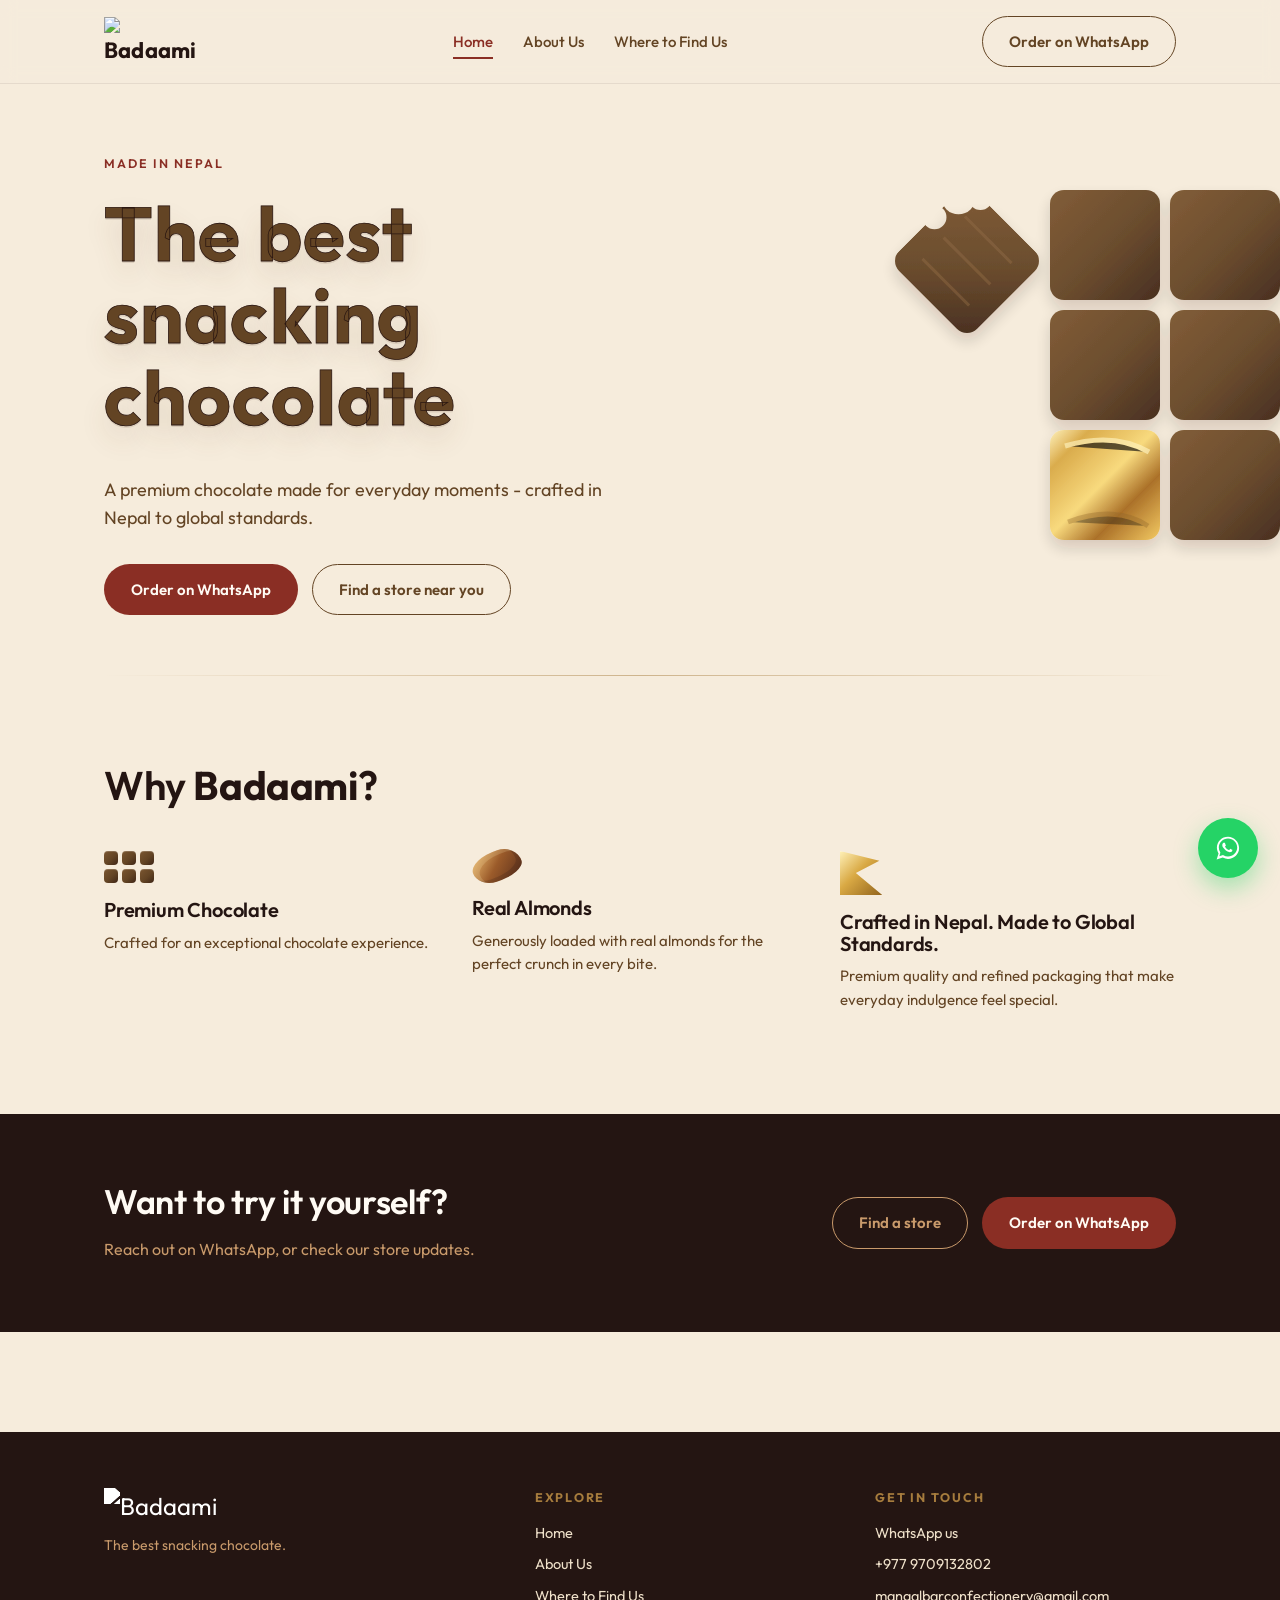
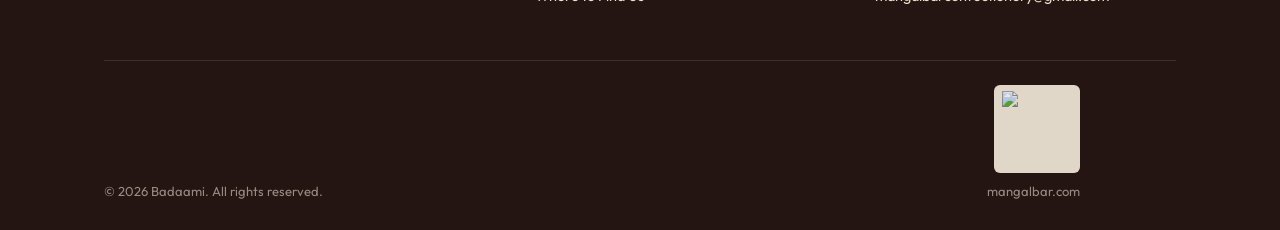
==== index.html @ 7dd10e46 "Add files via upload" ====
<!DOCTYPE html>
<html lang="en">
<head>
<meta charset="UTF-8">
<meta name="viewport" content="width=device-width, initial-scale=1.0">
<title>Badaami — The Best Snacking Chocolate</title>
<meta name="description" content="Badaami is a premium chocolate made for everyday moments, crafted in Nepal to global standards.">
<link rel="stylesheet" href="styles.css">
</head>
<body>

<!-- ============ HEADER ============ -->
<header class="site-header">
  <nav class="nav container">
    <a href="index.html" class="brand">
      <img class="brand-logo" src="assets/badami-logo-transparent.png" alt="Badaami">
    </a>
    <button class="nav-toggle" aria-label="Toggle menu" aria-expanded="false">
      <span></span><span></span><span></span>
    </button>
    <div class="nav-links">
      <a href="index.html" class="active">Home</a>
      <a href="about.html">About Us</a>
      <a href="find-us.html">Where to Find Us</a>
    </div>
    <div class="nav-cta">
      <a href="#" class="btn btn-outline wa-open-trigger">Order on WhatsApp</a>
    </div>
  </nav>
</header>

<!-- ============ HERO ============ -->
<section style="padding-top:70px; padding-bottom: 60px; position:relative; overflow:hidden;">
  <div class="container" style="position:relative; z-index:2;">
    <div style="max-width:640px;">
      <p class="eyebrow" style="margin-bottom:18px;">Made in Nepal</p>
      <h1 class="tagline-gold" style="font-size:clamp(42px,7vw,76px);">
        The best snacking chocolate
      </h1>
      <p style="font-size:18px; color:var(--milk-choc); max-width:520px; margin-top:18px;">
        A premium chocolate made for everyday moments - crafted in Nepal to global standards.
      </p>
      <div style="display:flex; gap:14px; margin-top:32px; flex-wrap:wrap;">
        <a href="#" class="btn btn-primary wa-open-trigger">Order on WhatsApp</a>
        <a href="find-us.html" class="btn btn-outline">Find a store near you</a>
      </div>
    </div>
  </div>

  <!-- decorative chocolate-square signature, breaking apart -->
  <svg viewBox="0 0 460 420" aria-hidden="true" class="hero-mark"
       style="position:absolute; right:-60px; top:50%; transform:translateY(-50%); width:min(46vw,460px); opacity:.95; z-index:1;">
    <defs>
      <linearGradient id="hero-gold" x1="0%" y1="0%" x2="100%" y2="100%">
        <stop offset="0%" stop-color="#fff1b8"/>
        <stop offset="18%" stop-color="#d9a944"/>
        <stop offset="48%" stop-color="#f8d978"/>
        <stop offset="70%" stop-color="#a76b1f"/>
        <stop offset="100%" stop-color="#f3c85b"/>
      </linearGradient>
      <linearGradient id="hero-brown" x1="0%" y1="0%" x2="100%" y2="100%">
        <stop offset="0%" stop-color="#7b5630"/>
        <stop offset="55%" stop-color="#634424"/>
        <stop offset="100%" stop-color="#3f2617"/>
      </linearGradient>
      <filter id="soft-shine" x="-20%" y="-20%" width="140%" height="140%">
        <feDropShadow dx="0" dy="8" stdDeviation="8" flood-color="#241512" flood-opacity=".16"/>
      </filter>
      <mask id="bite-mask">
        <rect x="0" y="0" width="120" height="120" rx="14" fill="white"/>
        <circle cx="4" cy="16" r="17" fill="black"/>
        <circle cx="1" cy="47" r="12" fill="black"/>
        <circle cx="20" cy="1" r="12" fill="black"/>
      </mask>
    </defs>
    <g filter="url(#soft-shine)">
      <g transform="translate(32 36) rotate(45 55 55)">
        <rect x="0" y="0" width="110" height="110" rx="14" fill="url(#hero-brown)" mask="url(#bite-mask)"/>
        <path d="M22 25h66M22 55h66M22 85h66" stroke="#8d673e" stroke-width="3" opacity=".45"/>
      </g>
      <rect x="170" y="20" width="110" height="110" rx="14" fill="url(#hero-brown)"/>
      <rect x="290" y="20" width="110" height="110" rx="14" fill="url(#hero-brown)"/>
      <rect x="170" y="140" width="110" height="110" rx="14" fill="url(#hero-brown)"/>
      <rect x="290" y="140" width="110" height="110" rx="14" fill="url(#hero-brown)"/>
      <rect x="170" y="260" width="110" height="110" rx="14" fill="url(#hero-gold)"/>
      <rect x="290" y="260" width="110" height="110" rx="14" fill="url(#hero-brown)"/>
      <path d="M185 276 C218 266 245 268 269 282" stroke="#fff4bc" stroke-width="5" opacity=".65"/>
      <path d="M188 352 C220 340 248 342 268 356" stroke="#8b5f1f" stroke-width="5" opacity=".35"/>
    </g>
  </svg>

  <img aria-hidden="true" class="hero-logo-watermark" src="assets/badami-logo-transparent.png" alt="">
</section>

<div class="container"><div class="rule"></div></div>

<!-- ============ WHY BADAAMI ============ -->
<section>
  <div class="container">
    <div class="section-head">
      <h2>Why <span class="brand-word">Badaami</span>?</h2>
    </div>
    <div class="grid-3">
      <div>
        <div class="icon-chocolate-grid" aria-hidden="true">
          <span></span><span></span><span></span><span></span><span></span><span></span>
        </div>
        <h3 style="font-size:20px;">Premium Chocolate</h3>
        <p style="color:var(--milk-choc); font-size:15px;">Crafted for an exceptional chocolate experience.</p>
      </div>
      <div>
        <div class="icon-almond" aria-hidden="true"></div>
        <h3 style="font-size:20px;">Real Almonds</h3>
        <p style="color:var(--milk-choc); font-size:15px;">Generously loaded with real almonds for the perfect crunch in every bite.</p>
      </div>
      <div>
        <div class="icon-nepal-flag" aria-hidden="true"></div>
        <h3 style="font-size:20px;">Crafted in Nepal. Made to Global Standards.</h3>
        <p style="color:var(--milk-choc); font-size:15px;">Premium quality and refined packaging that make everyday indulgence feel special.</p>
      </div>
    </div>
  </div>
</section>

<!-- ============ CTA BAND ============ -->
<section style="background:var(--ink-cacao); color:var(--parchment); padding:70px 0;">
  <div class="container grid-cta">
    <div style="max-width:480px;">
      <h2 style="color:var(--white-soft); font-size:clamp(26px,3.4vw,34px);">Want to try it yourself?</h2>
      <p style="color:var(--badaami-tan); margin:0;">Reach out on WhatsApp, or check our store updates.</p>
    </div>
    <div style="display:flex; gap:14px; flex-wrap:wrap;">
      <a href="find-us.html" class="btn btn-outline" style="border-color:var(--badaami-tan); color:var(--badaami-tan);">Find a store</a>
      <a href="#" class="btn btn-primary wa-open-trigger">Order on WhatsApp</a>
    </div>
  </div>
</section>

<!-- ============ FOOTER ============ -->
<footer class="site-footer">
  <div class="container">
    <div class="footer-grid">
      <div>
        <div class="footer-brand">
          <img class="footer-logo" src="assets/badami-logo-transparent.png" alt="Badaami">
        </div>
        <p class="footer-note">The best snacking chocolate.</p>
      </div>
      <div class="footer-col">
        <h4>Explore</h4>
        <a href="index.html">Home</a>
        <a href="about.html">About Us</a>
        <a href="find-us.html">Where to Find Us</a>
      </div>
      <div class="footer-col">
        <h4>Get in touch</h4>
        <a href="#" class="wa-open-trigger">WhatsApp us</a>
        <p>+977 9709132802</p>
        <p>mangalbarconfectionery@gmail.com</p>
      </div>
    </div>
    <div class="footer-bottom">
      <span>© 2026 Badaami. All rights reserved.</span>
      <span class="footer-credit">
        <img class="mangalbar-logo" src="assets/mangalbar-logo-transparent.png" alt="Mangalbar Confectionery Udhyog">
        <span>mangalbar.com</span>
      </span>
    </div>
  </div>
</footer>

<!-- ============ WHATSAPP ORDER WIDGET ============ -->
<button class="wa-fab" aria-label="Order on WhatsApp" aria-expanded="false">
  <svg viewBox="0 0 32 32" fill="white" xmlns="http://www.w3.org/2000/svg">
    <path d="M16 3C9 3 3.3 8.6 3.3 15.5c0 2.4.7 4.7 1.9 6.7L3 29l7-2.1c1.9 1 4 1.6 6 1.6 7 0 12.7-5.6 12.7-12.5S23 3 16 3zm0 22.7c-1.9 0-3.7-.5-5.3-1.4l-.4-.2-4.2 1.2 1.2-4.1-.2-.4a10.1 10.1 0 0 1-1.6-5.4c0-5.7 4.7-10.3 10.5-10.3S26.5 9.8 26.5 15.5 21.8 25.7 16 25.7z"/>
    <path d="M21.1 18c-.3-.2-1.7-.9-2-1s-.5-.2-.7.2-.8 1-.9 1.1-.3.2-.6.1a8.4 8.4 0 0 1-2.5-1.6 9.3 9.3 0 0 1-1.7-2.1c-.2-.3 0-.5.1-.6l.4-.5.3-.4c.1-.2 0-.4 0-.5s-.7-1.6-.9-2.2-.5-.5-.7-.5h-.6c-.2 0-.5.1-.8.4-.3.3-1 1-1 2.4s1 2.8 1.2 3 2 3 4.8 4.2c.7.3 1.2.5 1.6.6a3.8 3.8 0 0 0 1.8.1c.5-.1 1.7-.7 1.9-1.4s.2-1.2.1-1.4-.2-.2-.5-.4z"/>
  </svg>
</button>

<div class="wa-panel">
  <button class="wa-panel-close" aria-label="Close">×</button>
  <div class="wa-panel-head">
    <span class="dot"></span>
    <h4>Order Badaami</h4>
  </div>
  <p>Send us a quick message — tell us what you'd like and where, and we'll take it from there.</p>
  <textarea class="wa-message" rows="3"></textarea>
  <a href="#" class="btn wa-send">Continue on WhatsApp</a>
</div>

<script src="script.js"></script>
</body>
</html>
---- styles.css ----
/* ============================================================
   BADAAMI — shared stylesheet
   A small Nepali chocolate brand. Placeholder site — every
   piece of copy below is meant to be swapped out by the brand
   owner. Search for "EDIT:" comments to find the easiest spots.
   ============================================================ */

@import url('https://fonts.googleapis.com/css2?family=Outfit:wght@400;500;600;700&display=swap');

@font-face{
  font-family: 'ADL MounTiane';
  src: local('ADL MounTiane');
  font-display: swap;
}

:root{
  /* ---- color tokens ---- */
  --ink-cacao:      #241512; /* darkest — text, dark sections   */
  --milk-choc:      #634424; /* primary brand brown              */
  --badaami-tan:    #C99A6B; /* the namesake colour — accents    */
  --parchment:      #F6ECDC; /* light background                 */
  --parchment-dim:  #EFE1CA; /* subtle panel on parchment        */
  --sindoor:        #8A2E24; /* CTA / accent red-brown           */
  --brass:          #A67C3D; /* fine lines, small accents        */
  --white-soft:     #FFFBF4;

  /* ---- type ---- */
  --font-display: 'Outfit', -apple-system, BlinkMacSystemFont, sans-serif;
  --font-body: 'Outfit', -apple-system, BlinkMacSystemFont, sans-serif;
  --font-logo: 'ADL MounTiane', 'Outfit', sans-serif;

  --container: 1120px;
}

*, *::before, *::after{ box-sizing: border-box; }
html{ scroll-behavior: smooth; }
body{
  margin:0;
  font-family: var(--font-body);
  background: var(--parchment);
  color: var(--ink-cacao);
  line-height: 1.55;
  -webkit-font-smoothing: antialiased;
}
img{ max-width:100%; display:block; }
a{ color: inherit; text-decoration: none; }
h1,h2,h3{
  font-family: var(--font-display);
  font-weight: 600;
  line-height: 1.08;
  margin: 0 0 .5em;
  letter-spacing: -0.01em;
}
.brand-word{
  font-family: var(--font-logo);
  font-weight: 700;
}
.tagline-gold{
  font-family: var(--font-logo);
  font-weight: 700;
  letter-spacing: .015em;
  color: var(--milk-choc);
  -webkit-text-fill-color: var(--milk-choc);
  -webkit-text-stroke: .8px #2b1711;
  text-shadow: 0 2px 0 rgba(72,43,14,.12), 0 14px 28px rgba(99,68,36,.12);
}
p{ margin: 0 0 1em; }
.container{
  max-width: var(--container);
  margin: 0 auto;
  padding: 0 24px;
}
.eyebrow{
  font-family: var(--font-body);
  font-size: 12.5px;
  font-weight: 600;
  letter-spacing: .16em;
  text-transform: uppercase;
  color: var(--sindoor);
}
.btn{
  display: inline-flex;
  align-items: center;
  gap: 10px;
  padding: 13px 26px;
  border-radius: 999px;
  font-family: var(--font-body);
  font-weight: 600;
  font-size: 15px;
  cursor: pointer;
  border: 1px solid transparent;
  transition: transform .18s ease, background .18s ease, color .18s ease, border-color .18s ease;
}
.btn:hover{ transform: translateY(-1px); }
.btn:focus-visible{ outline: 2px solid var(--sindoor); outline-offset: 3px; }
.btn-primary{
  background: var(--sindoor);
  color: var(--white-soft);
}
.btn-primary:hover{ background: #6f231b; }
.btn-outline{
  background: transparent;
  border-color: var(--milk-choc);
  color: var(--milk-choc);
}
.btn-outline:hover{ background: var(--milk-choc); color: var(--white-soft); }

/* ---------------- header / nav ---------------- */
.site-header{
  position: sticky; top:0; z-index: 40;
  background: rgba(246,236,220,.9);
  backdrop-filter: blur(8px);
  border-bottom: 1px solid rgba(36,21,18,.08);
}
.nav{
  display:flex; align-items:center; justify-content:space-between;
  padding: 16px 24px;
}
.brand{
  display:flex; align-items:center; gap:10px;
  font-family: var(--font-display);
  font-weight: 700;
  font-size: 22px;
  letter-spacing: .01em;
  color: var(--ink-cacao);
}
.brand-logo{
  width: 94px;
  height: auto;
  flex-shrink: 0;
  display: block;
}
.nav-links{
  display:flex; align-items:center; gap: 30px;
  font-weight: 500; font-size: 15px;
}
.nav-links a{
  position: relative;
  padding: 4px 0;
  color: var(--milk-choc);
}
.nav-links a.active{ color: var(--sindoor); }
.nav-links a::after{
  content:""; position:absolute; left:0; right:0; bottom:-2px; height:2px;
  background: var(--sindoor); transform: scaleX(0); transform-origin: left;
  transition: transform .2s ease;
}
.nav-links a:hover::after, .nav-links a.active::after{ transform: scaleX(1); }
.nav-cta{ display:flex; align-items:center; gap:18px; }
.nav-toggle{
  display:none; background:none; border:none; cursor:pointer; padding:6px;
}
.nav-toggle span{
  display:block; width:22px; height:2px; background: var(--ink-cacao); margin: 5px 0;
  transition: transform .2s ease, opacity .2s ease;
}

@media (max-width: 780px){
  .nav{ padding-top: 10px; padding-bottom: 10px; }
  .brand-logo{ width: 82px; }
  .nav-links{
    position: absolute; top: 100%; left:0; right:0;
    flex-direction: column; align-items: flex-start; gap: 0;
    background: var(--parchment);
    border-bottom: 1px solid rgba(36,21,18,.08);
    max-height: 0; overflow: hidden;
    transition: max-height .25s ease;
  }
  .nav-links.open{ max-height: 320px; }
  .nav-links a{ width:100%; padding: 14px 24px; }
  .nav-links a::after{ display:none; }
  .nav-toggle{ display:block; }
  .nav-cta .btn-outline{ display:none; }
}

/* ---------------- footer ---------------- */
.site-footer{
  background: var(--ink-cacao);
  color: var(--parchment-dim);
  padding: 56px 0 28px;
  margin-top: 100px;
}
.footer-grid{
  display:grid; grid-template-columns: 1.3fr 1fr 1fr; gap: 40px;
}
.footer-brand{
  font-family: var(--font-display); font-size: 24px; color: var(--white-soft); margin-bottom:10px;
}
.footer-logo{
  width: 132px;
  height: auto;
  filter: brightness(0) invert(1);
}
.mangalbar-logo{
  width: 86px;
  height: auto;
  padding: 6px 8px;
  border-radius: 6px;
  background: var(--parchment);
  opacity: .9;
}
.product-photo{
  width:100%;
  aspect-ratio:4/5;
  object-fit:cover;
  object-position:center;
  border-radius:20px;
  box-shadow: 0 22px 46px rgba(36,21,18,.18);
}
.footer-note{ color: var(--badaami-tan); font-size: 14px; max-width: 320px; }
.footer-col h4{
  font-family: var(--font-body); font-size: 12.5px; letter-spacing: .14em; text-transform: uppercase;
  color: var(--brass); margin: 0 0 14px;
}
.footer-col a, .footer-col p{ display:block; color: var(--parchment-dim); font-size: 14.5px; margin-bottom: 9px; }
.footer-col a:hover{ color: var(--badaami-tan); }
.footer-bottom{
  margin-top: 44px; padding-top: 24px;
  padding-right: 96px;
  border-top: 1px solid rgba(246,236,220,.12);
  font-size: 13px; color: rgba(246,236,220,.55);
  display:flex; align-items:flex-end; justify-content: space-between; flex-wrap: wrap; gap:16px;
}
.footer-credit{
  display:flex;
  flex-direction:column;
  align-items:flex-end;
  gap:8px;
}
@media (max-width: 700px){
  .footer-grid{ grid-template-columns: 1fr; }
  .footer-bottom{ align-items:flex-start; flex-direction:column; padding-right: 0; padding-bottom: 72px; }
  .footer-credit{ align-items:flex-start; }
}

/* ---------------- WhatsApp floating order button + popover ---------------- */
.wa-fab{
  position: fixed; right: 22px; bottom: 22px; z-index: 60;
  width: 60px; height: 60px; border-radius: 50%;
  background: #25D366; border: none; cursor: pointer;
  display:flex; align-items:center; justify-content:center;
  box-shadow: 0 10px 24px rgba(37,211,102,.4);
  transition: transform .18s ease;
}
.wa-fab:hover{ transform: scale(1.06); }
.wa-fab:focus-visible{ outline: 2px solid var(--ink-cacao); outline-offset: 3px; }
.wa-fab svg{ width: 28px; height: 28px; }

.wa-panel{
  position: fixed; right: 22px; bottom: 96px; z-index: 60;
  width: 320px; max-width: calc(100vw - 44px);
  background: var(--white-soft);
  border-radius: 18px;
  box-shadow: 0 20px 50px rgba(36,21,18,.28);
  padding: 20px;
  transform: translateY(12px) scale(.97);
  opacity: 0; pointer-events: none;
  transition: transform .2s ease, opacity .2s ease;
}
.wa-panel.open{ transform: translateY(0) scale(1); opacity: 1; pointer-events: auto; }
.wa-panel-head{ display:flex; align-items:center; gap:10px; margin-bottom: 10px; }
.wa-panel-head .dot{ width:9px; height:9px; border-radius:50%; background:#25D366; }
.wa-panel h4{ font-family: var(--font-display); font-size: 17px; margin:0; color: var(--ink-cacao); }
.wa-panel p{ font-size: 13.5px; color: var(--milk-choc); margin-bottom: 14px; }
.wa-panel textarea{
  width:100%; min-height: 70px; resize: vertical;
  border: 1px solid rgba(36,21,18,.15); border-radius: 10px;
  padding: 10px 12px; font-family: var(--font-body); font-size: 13.5px;
  margin-bottom: 12px; background: var(--parchment);
}
.wa-panel .wa-send{
  width:100%; justify-content:center;
  background:#25D366; color:#0c3b20;
}
.wa-panel .wa-send:hover{ background:#1fbd5a; }
.wa-panel-close{
  position:absolute; top:14px; right:14px; background:none; border:none;
  cursor:pointer; font-size: 18px; color: var(--milk-choc); line-height:1;
}

/* ---------------- generic section spacing ---------------- */
section{ padding: 88px 0; }
@media (max-width: 700px){ section{ padding: 56px 0; } }

.hero-mark{ display:block; }
.hero-logo-watermark{
  position:absolute;
  left:-40px;
  bottom:-84px;
  width:min(38vw,360px);
  opacity:.08;
  z-index:0;
  user-select:none;
  pointer-events:none;
}

.icon-chocolate-grid{
  display:grid;
  grid-template-columns:repeat(3,14px);
  grid-template-rows:repeat(2,14px);
  gap:4px;
  width:max-content;
  margin-bottom:16px;
}
.icon-chocolate-grid span{
  width:14px;
  height:14px;
  border-radius:4px;
  background:linear-gradient(135deg, #7b5630, var(--milk-choc) 55%, #3f2617);
  box-shadow: inset 0 1px 0 rgba(255,255,255,.18);
}
.icon-almond{
  width:50px;
  height:30px;
  margin-bottom:16px;
  border-radius:60% 40% 60% 40% / 48% 58% 42% 52%;
  background:linear-gradient(135deg, #f0bf72 0%, #9b5b2a 48%, #5b2f1b 100%);
  transform:rotate(-18deg);
  box-shadow: inset 6px 4px 0 rgba(255,235,185,.18), inset -5px -4px 0 rgba(36,21,18,.18);
}
.icon-nepal-flag{
  width:48px;
  height:44px;
  margin-bottom:16px;
  background:linear-gradient(135deg, #fff1b8 0%, #d9a944 42%, #8a5c18 100%);
  clip-path:polygon(0 0, 82% 22%, 33% 50%, 88% 100%, 0 100%);
  box-shadow: inset 0 1px 0 rgba(255,255,255,.35);
}
@media (max-width: 900px){
  .hero-mark{ display:none; }
  .hero-logo-watermark{ width:220px; bottom:-48px; }
}

.section-head{ max-width: 640px; margin-bottom: 44px; }
.section-head h2{ font-size: clamp(28px, 4vw, 40px); color: var(--ink-cacao); }
.section-head p{ color: var(--milk-choc); font-size: 17px; }

.grid-3{ display:grid; grid-template-columns:repeat(3,1fr); gap:32px; }
.grid-story{ display:grid; grid-template-columns:1.1fr .9fr; gap:56px; align-items:start; }
.grid-cta{ display:flex; align-items:center; justify-content:space-between; flex-wrap:wrap; gap:24px; }
@media (max-width: 780px){
  .grid-3{ grid-template-columns:1fr; gap:28px; }
  .grid-story{ grid-template-columns:1fr; gap:36px; }
}

/* divider */
.rule{
  height:1px; background: linear-gradient(90deg, transparent, var(--brass), transparent);
  opacity:.5; margin: 0 auto;
}
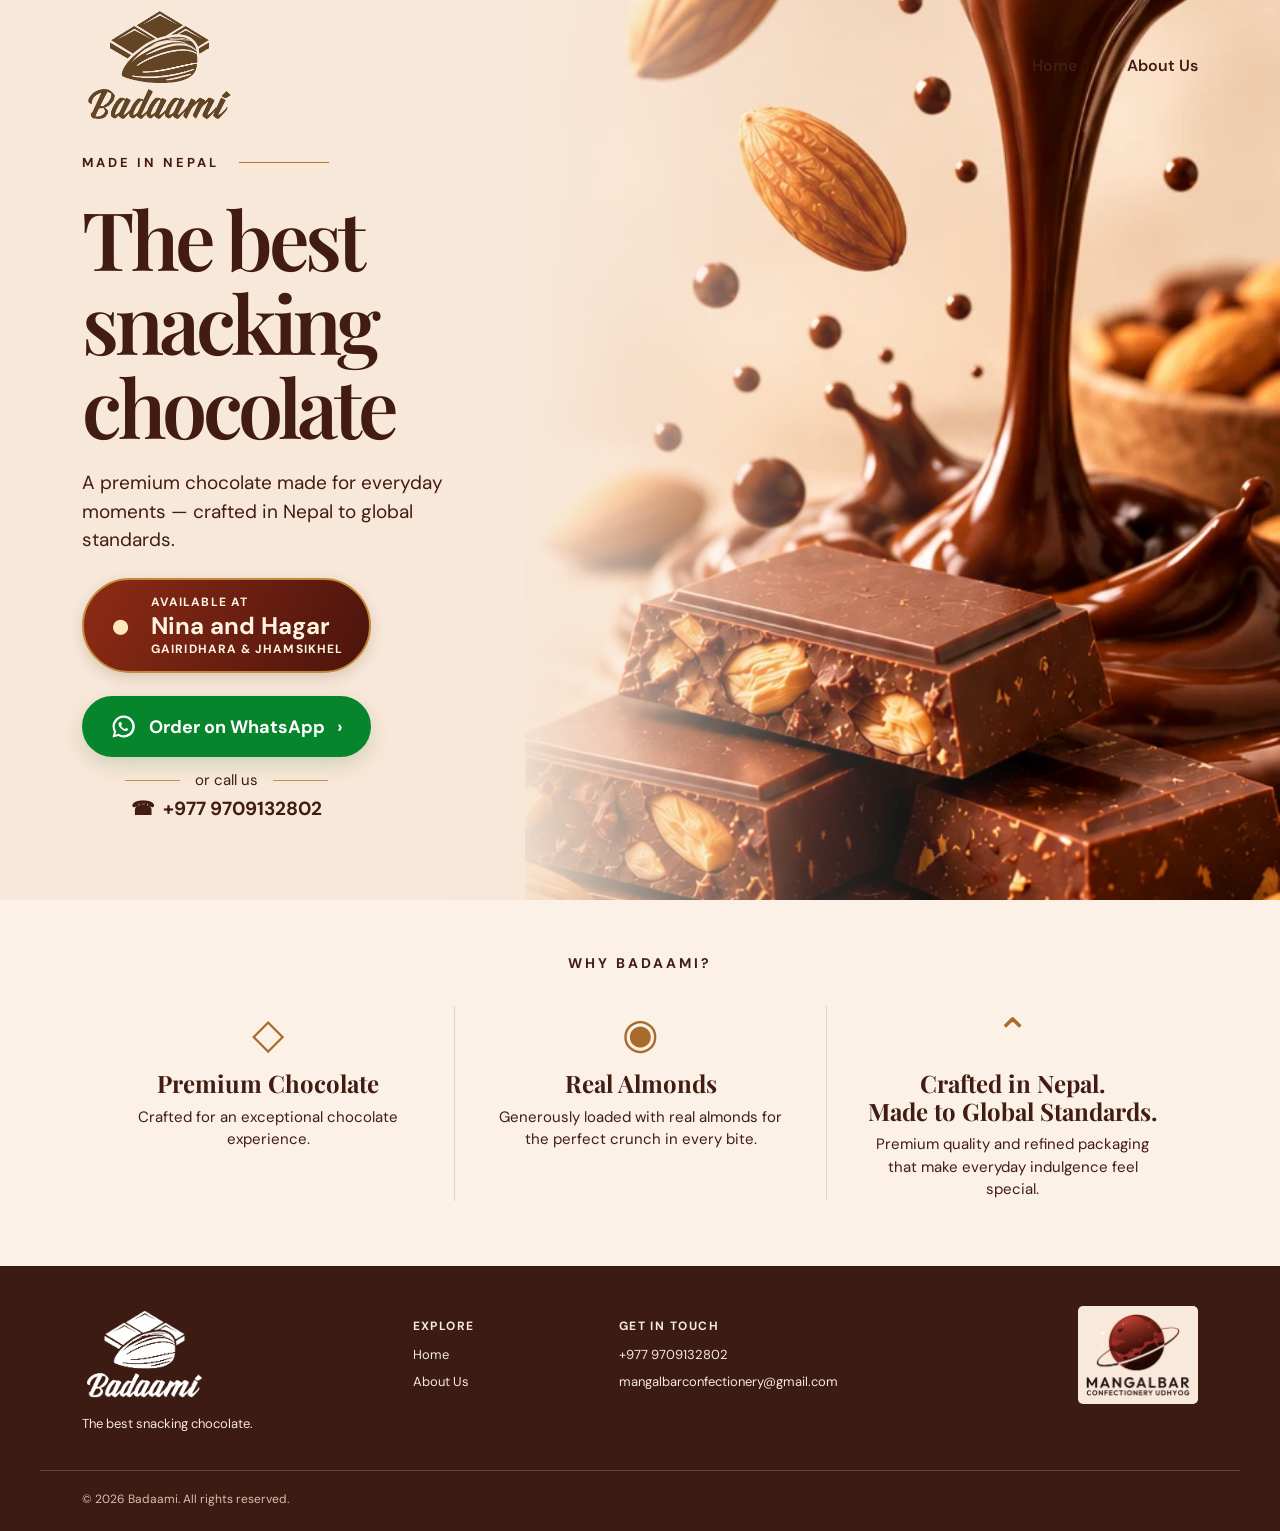
==== commit 53f83940: "Add files via upload" ====
--- a/index.html
+++ b/index.html
@@ -1,193 +1 @@
-<!DOCTYPE html>
-<html lang="en">
-<head>
-<meta charset="UTF-8">
-<meta name="viewport" content="width=device-width, initial-scale=1.0">
-<title>Badaami — The Best Snacking Chocolate</title>
-<meta name="description" content="Badaami is a premium chocolate made for everyday moments, crafted in Nepal to global standards.">
-<link rel="stylesheet" href="styles.css">
-</head>
-<body>
-
-<!-- ============ HEADER ============ -->
-<header class="site-header">
-  <nav class="nav container">
-    <a href="index.html" class="brand">
-      <img class="brand-logo" src="assets/badami-logo-transparent.png" alt="Badaami">
-    </a>
-    <button class="nav-toggle" aria-label="Toggle menu" aria-expanded="false">
-      <span></span><span></span><span></span>
-    </button>
-    <div class="nav-links">
-      <a href="index.html" class="active">Home</a>
-      <a href="about.html">About Us</a>
-      <a href="find-us.html">Where to Find Us</a>
-    </div>
-    <div class="nav-cta">
-      <a href="#" class="btn btn-outline wa-open-trigger">Order on WhatsApp</a>
-    </div>
-  </nav>
-</header>
-
-<!-- ============ HERO ============ -->
-<section style="padding-top:70px; padding-bottom: 60px; position:relative; overflow:hidden;">
-  <div class="container" style="position:relative; z-index:2;">
-    <div style="max-width:640px;">
-      <p class="eyebrow" style="margin-bottom:18px;">Made in Nepal</p>
-      <h1 class="tagline-gold" style="font-size:clamp(42px,7vw,76px);">
-        The best snacking chocolate
-      </h1>
-      <p style="font-size:18px; color:var(--milk-choc); max-width:520px; margin-top:18px;">
-        A premium chocolate made for everyday moments - crafted in Nepal to global standards.
-      </p>
-      <div style="display:flex; gap:14px; margin-top:32px; flex-wrap:wrap;">
-        <a href="#" class="btn btn-primary wa-open-trigger">Order on WhatsApp</a>
-        <a href="find-us.html" class="btn btn-outline">Find a store near you</a>
-      </div>
-    </div>
-  </div>
-
-  <!-- decorative chocolate-square signature, breaking apart -->
-  <svg viewBox="0 0 460 420" aria-hidden="true" class="hero-mark"
-       style="position:absolute; right:-60px; top:50%; transform:translateY(-50%); width:min(46vw,460px); opacity:.95; z-index:1;">
-    <defs>
-      <linearGradient id="hero-gold" x1="0%" y1="0%" x2="100%" y2="100%">
-        <stop offset="0%" stop-color="#fff1b8"/>
-        <stop offset="18%" stop-color="#d9a944"/>
-        <stop offset="48%" stop-color="#f8d978"/>
-        <stop offset="70%" stop-color="#a76b1f"/>
-        <stop offset="100%" stop-color="#f3c85b"/>
-      </linearGradient>
-      <linearGradient id="hero-brown" x1="0%" y1="0%" x2="100%" y2="100%">
-        <stop offset="0%" stop-color="#7b5630"/>
-        <stop offset="55%" stop-color="#634424"/>
-        <stop offset="100%" stop-color="#3f2617"/>
-      </linearGradient>
-      <filter id="soft-shine" x="-20%" y="-20%" width="140%" height="140%">
-        <feDropShadow dx="0" dy="8" stdDeviation="8" flood-color="#241512" flood-opacity=".16"/>
-      </filter>
-      <mask id="bite-mask">
-        <rect x="0" y="0" width="120" height="120" rx="14" fill="white"/>
-        <circle cx="4" cy="16" r="17" fill="black"/>
-        <circle cx="1" cy="47" r="12" fill="black"/>
-        <circle cx="20" cy="1" r="12" fill="black"/>
-      </mask>
-    </defs>
-    <g filter="url(#soft-shine)">
-      <g transform="translate(32 36) rotate(45 55 55)">
-        <rect x="0" y="0" width="110" height="110" rx="14" fill="url(#hero-brown)" mask="url(#bite-mask)"/>
-        <path d="M22 25h66M22 55h66M22 85h66" stroke="#8d673e" stroke-width="3" opacity=".45"/>
-      </g>
-      <rect x="170" y="20" width="110" height="110" rx="14" fill="url(#hero-brown)"/>
-      <rect x="290" y="20" width="110" height="110" rx="14" fill="url(#hero-brown)"/>
-      <rect x="170" y="140" width="110" height="110" rx="14" fill="url(#hero-brown)"/>
-      <rect x="290" y="140" width="110" height="110" rx="14" fill="url(#hero-brown)"/>
-      <rect x="170" y="260" width="110" height="110" rx="14" fill="url(#hero-gold)"/>
-      <rect x="290" y="260" width="110" height="110" rx="14" fill="url(#hero-brown)"/>
-      <path d="M185 276 C218 266 245 268 269 282" stroke="#fff4bc" stroke-width="5" opacity=".65"/>
-      <path d="M188 352 C220 340 248 342 268 356" stroke="#8b5f1f" stroke-width="5" opacity=".35"/>
-    </g>
-  </svg>
-
-  <img aria-hidden="true" class="hero-logo-watermark" src="assets/badami-logo-transparent.png" alt="">
-</section>
-
-<div class="container"><div class="rule"></div></div>
-
-<!-- ============ WHY BADAAMI ============ -->
-<section>
-  <div class="container">
-    <div class="section-head">
-      <h2>Why <span class="brand-word">Badaami</span>?</h2>
-    </div>
-    <div class="grid-3">
-      <div>
-        <div class="icon-chocolate-grid" aria-hidden="true">
-          <span></span><span></span><span></span><span></span><span></span><span></span>
-        </div>
-        <h3 style="font-size:20px;">Premium Chocolate</h3>
-        <p style="color:var(--milk-choc); font-size:15px;">Crafted for an exceptional chocolate experience.</p>
-      </div>
-      <div>
-        <div class="icon-almond" aria-hidden="true"></div>
-        <h3 style="font-size:20px;">Real Almonds</h3>
-        <p style="color:var(--milk-choc); font-size:15px;">Generously loaded with real almonds for the perfect crunch in every bite.</p>
-      </div>
-      <div>
-        <div class="icon-nepal-flag" aria-hidden="true"></div>
-        <h3 style="font-size:20px;">Crafted in Nepal. Made to Global Standards.</h3>
-        <p style="color:var(--milk-choc); font-size:15px;">Premium quality and refined packaging that make everyday indulgence feel special.</p>
-      </div>
-    </div>
-  </div>
-</section>
-
-<!-- ============ CTA BAND ============ -->
-<section style="background:var(--ink-cacao); color:var(--parchment); padding:70px 0;">
-  <div class="container grid-cta">
-    <div style="max-width:480px;">
-      <h2 style="color:var(--white-soft); font-size:clamp(26px,3.4vw,34px);">Want to try it yourself?</h2>
-      <p style="color:var(--badaami-tan); margin:0;">Reach out on WhatsApp, or check our store updates.</p>
-    </div>
-    <div style="display:flex; gap:14px; flex-wrap:wrap;">
-      <a href="find-us.html" class="btn btn-outline" style="border-color:var(--badaami-tan); color:var(--badaami-tan);">Find a store</a>
-      <a href="#" class="btn btn-primary wa-open-trigger">Order on WhatsApp</a>
-    </div>
-  </div>
-</section>
-
-<!-- ============ FOOTER ============ -->
-<footer class="site-footer">
-  <div class="container">
-    <div class="footer-grid">
-      <div>
-        <div class="footer-brand">
-          <img class="footer-logo" src="assets/badami-logo-transparent.png" alt="Badaami">
-        </div>
-        <p class="footer-note">The best snacking chocolate.</p>
-      </div>
-      <div class="footer-col">
-        <h4>Explore</h4>
-        <a href="index.html">Home</a>
-        <a href="about.html">About Us</a>
-        <a href="find-us.html">Where to Find Us</a>
-      </div>
-      <div class="footer-col">
-        <h4>Get in touch</h4>
-        <a href="#" class="wa-open-trigger">WhatsApp us</a>
-        <p>+977 9709132802</p>
-        <p>mangalbarconfectionery@gmail.com</p>
-      </div>
-    </div>
-    <div class="footer-bottom">
-      <span>© 2026 Badaami. All rights reserved.</span>
-      <span class="footer-credit">
-        <img class="mangalbar-logo" src="assets/mangalbar-logo-transparent.png" alt="Mangalbar Confectionery Udhyog">
-        <span>mangalbar.com</span>
-      </span>
-    </div>
-  </div>
-</footer>
-
-<!-- ============ WHATSAPP ORDER WIDGET ============ -->
-<button class="wa-fab" aria-label="Order on WhatsApp" aria-expanded="false">
-  <svg viewBox="0 0 32 32" fill="white" xmlns="http://www.w3.org/2000/svg">
-    <path d="M16 3C9 3 3.3 8.6 3.3 15.5c0 2.4.7 4.7 1.9 6.7L3 29l7-2.1c1.9 1 4 1.6 6 1.6 7 0 12.7-5.6 12.7-12.5S23 3 16 3zm0 22.7c-1.9 0-3.7-.5-5.3-1.4l-.4-.2-4.2 1.2 1.2-4.1-.2-.4a10.1 10.1 0 0 1-1.6-5.4c0-5.7 4.7-10.3 10.5-10.3S26.5 9.8 26.5 15.5 21.8 25.7 16 25.7z"/>
-    <path d="M21.1 18c-.3-.2-1.7-.9-2-1s-.5-.2-.7.2-.8 1-.9 1.1-.3.2-.6.1a8.4 8.4 0 0 1-2.5-1.6 9.3 9.3 0 0 1-1.7-2.1c-.2-.3 0-.5.1-.6l.4-.5.3-.4c.1-.2 0-.4 0-.5s-.7-1.6-.9-2.2-.5-.5-.7-.5h-.6c-.2 0-.5.1-.8.4-.3.3-1 1-1 2.4s1 2.8 1.2 3 2 3 4.8 4.2c.7.3 1.2.5 1.6.6a3.8 3.8 0 0 0 1.8.1c.5-.1 1.7-.7 1.9-1.4s.2-1.2.1-1.4-.2-.2-.5-.4z"/>
-  </svg>
-</button>
-
-<div class="wa-panel">
-  <button class="wa-panel-close" aria-label="Close">×</button>
-  <div class="wa-panel-head">
-    <span class="dot"></span>
-    <h4>Order Badaami</h4>
-  </div>
-  <p>Send us a quick message — tell us what you'd like and where, and we'll take it from there.</p>
-  <textarea class="wa-message" rows="3"></textarea>
-  <a href="#" class="btn wa-send">Continue on WhatsApp</a>
-</div>
-
-<script src="script.js"></script>
-</body>
-</html>
+<!doctype html><html lang="en"><head><meta charset="utf-8"><meta name="viewport" content="width=device-width, initial-scale=1"><meta name="theme-color" content="#f8e9da"><meta name="description" content="Badaami almond chocolate, crafted in Nepal. Available at Nina and Hagar, Gairidhara and Jhamsikhel. Order on WhatsApp."><title>Badaami | Premium Snacking Chocolate Made in Nepal</title><link rel="stylesheet" href="styles.css"></head><body><header class="header"><div class="wrap nav"><a href="index.html" aria-label="Badaami home"><img class="logo" src="assets/badami-logo-transparent.png" alt="Badaami"></a><button class="menu-toggle" aria-label="Toggle navigation" aria-expanded="false">☰</button><nav class="links" aria-label="Main navigation"><a href="index.html">Home</a><a href="about.html">About Us</a></nav></div></header><main><section class="hero"><div class="hero-photo" role="img" aria-label="Chocolate pouring over almond-filled chocolate pieces and whole almonds"></div><div class="wrap hero-inner"><div class="hero-copy"><div class="eyebrow">MADE IN NEPAL <span></span></div><h1>The best<br>snacking<br>chocolate</h1><p class="intro">A premium chocolate made for everyday moments — crafted in Nepal to global standards.</p><div class="stockist"><div class="pin" aria-hidden="true">●</div><div><span>AVAILABLE AT</span><strong>Nina and Hagar</strong><small>GAIRIDHARA &amp; JHAMSIKHEL</small></div></div><div class="order-group"><a class="wa-button" href="https://wa.me/9779709132802?text=Namaste%21%20I%20would%20like%20to%20order%20Badaami%20chocolate." target="_blank" rel="noopener noreferrer"><svg viewBox="0 0 32 32" aria-hidden="true"><path fill="currentColor" d="M16 3A13 13 0 0 0 4.7 22.4L3 29l6.8-1.8A13 13 0 1 0 16 3Zm0 23.4a10.4 10.4 0 0 1-5.3-1.5l-.4-.2-4 1 1.1-3.9-.3-.4A10.4 10.4 0 1 1 16 26.4Zm5.7-7.7c-.3-.2-1.7-.9-2-1-.3-.1-.5-.2-.7.2-.2.3-.8 1-.9 1.1-.2.1-.4.2-.7 0a8.5 8.5 0 0 1-2.5-1.5 9.5 9.5 0 0 1-1.7-2.1c-.2-.3 0-.5.1-.6l.5-.5c.1-.2.2-.3.3-.5.1-.2 0-.4 0-.5l-.9-2.2c-.2-.5-.5-.5-.7-.5h-.6c-.2 0-.5.1-.8.4-.3.3-1 1-1 2.4s1 2.8 1.2 3c.1.2 2 3 4.8 4.2.7.3 1.2.5 1.6.6.7.2 1.3.2 1.8.1.5-.1 1.7-.7 1.9-1.4.2-.7.2-1.2.1-1.4-.1-.2-.3-.3-.6-.4Z"/></svg>Order on WhatsApp <span aria-hidden="true">›</span></a><div class="call-line">or call us</div><a class="phone" href="tel:+9779709132802">☎ &nbsp;+977 9709132802</a></div></div></div></section><section class="why"><div class="wrap"><div class="section-label">WHY BADAAMI?</div><div class="features"><article><div class="feature-icon">◇</div><h2>Premium Chocolate</h2><p>Crafted for an exceptional chocolate experience.</p></article><article><div class="feature-icon">◉</div><h2>Real Almonds</h2><p>Generously loaded with real almonds for the perfect crunch in every bite.</p></article><article><div class="feature-icon">⌃</div><h2>Crafted in Nepal.<br>Made to Global Standards.</h2><p>Premium quality and refined packaging that make everyday indulgence feel special.</p></article></div></div></section></main><footer class="footer"><div class="wrap foot-grid"><div><img class="foot-logo" src="assets/badami-logo-transparent.png" alt="Badaami"><p>The best snacking chocolate.</p></div><div><h3>Explore</h3><a href="index.html">Home</a><a href="about.html">About Us</a></div><div><h3>Get in touch</h3><a href="tel:+9779709132802">+977 9709132802</a><a href="mailto:mangalbarconfectionery@gmail.com">mangalbarconfectionery@gmail.com</a></div><div><img class="maker" src="assets/mangalbar-logo-transparent.png" alt="Mangalbar Confectionery Udhyog"></div></div><div class="wrap copyright">© 2026 Badaami. All rights reserved.</div></footer><script src="script.js" defer></script></body></html>
--- a/styles.css
+++ b/styles.css
@@ -1,350 +1 @@
-/* ============================================================
-   BADAAMI — shared stylesheet
-   A small Nepali chocolate brand. Placeholder site — every
-   piece of copy below is meant to be swapped out by the brand
-   owner. Search for "EDIT:" comments to find the easiest spots.
-   ============================================================ */
-
-@import url('https://fonts.googleapis.com/css2?family=Outfit:wght@400;500;600;700&display=swap');
-
-@font-face{
-  font-family: 'ADL MounTiane';
-  src: local('ADL MounTiane');
-  font-display: swap;
-}
-
-:root{
-  /* ---- color tokens ---- */
-  --ink-cacao:      #241512; /* darkest — text, dark sections   */
-  --milk-choc:      #634424; /* primary brand brown              */
-  --badaami-tan:    #C99A6B; /* the namesake colour — accents    */
-  --parchment:      #F6ECDC; /* light background                 */
-  --parchment-dim:  #EFE1CA; /* subtle panel on parchment        */
-  --sindoor:        #8A2E24; /* CTA / accent red-brown           */
-  --brass:          #A67C3D; /* fine lines, small accents        */
-  --white-soft:     #FFFBF4;
-
-  /* ---- type ---- */
-  --font-display: 'Outfit', -apple-system, BlinkMacSystemFont, sans-serif;
-  --font-body: 'Outfit', -apple-system, BlinkMacSystemFont, sans-serif;
-  --font-logo: 'ADL MounTiane', 'Outfit', sans-serif;
-
-  --container: 1120px;
-}
-
-*, *::before, *::after{ box-sizing: border-box; }
-html{ scroll-behavior: smooth; }
-body{
-  margin:0;
-  font-family: var(--font-body);
-  background: var(--parchment);
-  color: var(--ink-cacao);
-  line-height: 1.55;
-  -webkit-font-smoothing: antialiased;
-}
-img{ max-width:100%; display:block; }
-a{ color: inherit; text-decoration: none; }
-h1,h2,h3{
-  font-family: var(--font-display);
-  font-weight: 600;
-  line-height: 1.08;
-  margin: 0 0 .5em;
-  letter-spacing: -0.01em;
-}
-.brand-word{
-  font-family: var(--font-logo);
-  font-weight: 700;
-}
-.tagline-gold{
-  font-family: var(--font-logo);
-  font-weight: 700;
-  letter-spacing: .015em;
-  color: var(--milk-choc);
-  -webkit-text-fill-color: var(--milk-choc);
-  -webkit-text-stroke: .8px #2b1711;
-  text-shadow: 0 2px 0 rgba(72,43,14,.12), 0 14px 28px rgba(99,68,36,.12);
-}
-p{ margin: 0 0 1em; }
-.container{
-  max-width: var(--container);
-  margin: 0 auto;
-  padding: 0 24px;
-}
-.eyebrow{
-  font-family: var(--font-body);
-  font-size: 12.5px;
-  font-weight: 600;
-  letter-spacing: .16em;
-  text-transform: uppercase;
-  color: var(--sindoor);
-}
-.btn{
-  display: inline-flex;
-  align-items: center;
-  gap: 10px;
-  padding: 13px 26px;
-  border-radius: 999px;
-  font-family: var(--font-body);
-  font-weight: 600;
-  font-size: 15px;
-  cursor: pointer;
-  border: 1px solid transparent;
-  transition: transform .18s ease, background .18s ease, color .18s ease, border-color .18s ease;
-}
-.btn:hover{ transform: translateY(-1px); }
-.btn:focus-visible{ outline: 2px solid var(--sindoor); outline-offset: 3px; }
-.btn-primary{
-  background: var(--sindoor);
-  color: var(--white-soft);
-}
-.btn-primary:hover{ background: #6f231b; }
-.btn-outline{
-  background: transparent;
-  border-color: var(--milk-choc);
-  color: var(--milk-choc);
-}
-.btn-outline:hover{ background: var(--milk-choc); color: var(--white-soft); }
-
-/* ---------------- header / nav ---------------- */
-.site-header{
-  position: sticky; top:0; z-index: 40;
-  background: rgba(246,236,220,.9);
-  backdrop-filter: blur(8px);
-  border-bottom: 1px solid rgba(36,21,18,.08);
-}
-.nav{
-  display:flex; align-items:center; justify-content:space-between;
-  padding: 16px 24px;
-}
-.brand{
-  display:flex; align-items:center; gap:10px;
-  font-family: var(--font-display);
-  font-weight: 700;
-  font-size: 22px;
-  letter-spacing: .01em;
-  color: var(--ink-cacao);
-}
-.brand-logo{
-  width: 94px;
-  height: auto;
-  flex-shrink: 0;
-  display: block;
-}
-.nav-links{
-  display:flex; align-items:center; gap: 30px;
-  font-weight: 500; font-size: 15px;
-}
-.nav-links a{
-  position: relative;
-  padding: 4px 0;
-  color: var(--milk-choc);
-}
-.nav-links a.active{ color: var(--sindoor); }
-.nav-links a::after{
-  content:""; position:absolute; left:0; right:0; bottom:-2px; height:2px;
-  background: var(--sindoor); transform: scaleX(0); transform-origin: left;
-  transition: transform .2s ease;
-}
-.nav-links a:hover::after, .nav-links a.active::after{ transform: scaleX(1); }
-.nav-cta{ display:flex; align-items:center; gap:18px; }
-.nav-toggle{
-  display:none; background:none; border:none; cursor:pointer; padding:6px;
-}
-.nav-toggle span{
-  display:block; width:22px; height:2px; background: var(--ink-cacao); margin: 5px 0;
-  transition: transform .2s ease, opacity .2s ease;
-}
-
-@media (max-width: 780px){
-  .nav{ padding-top: 10px; padding-bottom: 10px; }
-  .brand-logo{ width: 82px; }
-  .nav-links{
-    position: absolute; top: 100%; left:0; right:0;
-    flex-direction: column; align-items: flex-start; gap: 0;
-    background: var(--parchment);
-    border-bottom: 1px solid rgba(36,21,18,.08);
-    max-height: 0; overflow: hidden;
-    transition: max-height .25s ease;
-  }
-  .nav-links.open{ max-height: 320px; }
-  .nav-links a{ width:100%; padding: 14px 24px; }
-  .nav-links a::after{ display:none; }
-  .nav-toggle{ display:block; }
-  .nav-cta .btn-outline{ display:none; }
-}
-
-/* ---------------- footer ---------------- */
-.site-footer{
-  background: var(--ink-cacao);
-  color: var(--parchment-dim);
-  padding: 56px 0 28px;
-  margin-top: 100px;
-}
-.footer-grid{
-  display:grid; grid-template-columns: 1.3fr 1fr 1fr; gap: 40px;
-}
-.footer-brand{
-  font-family: var(--font-display); font-size: 24px; color: var(--white-soft); margin-bottom:10px;
-}
-.footer-logo{
-  width: 132px;
-  height: auto;
-  filter: brightness(0) invert(1);
-}
-.mangalbar-logo{
-  width: 86px;
-  height: auto;
-  padding: 6px 8px;
-  border-radius: 6px;
-  background: var(--parchment);
-  opacity: .9;
-}
-.product-photo{
-  width:100%;
-  aspect-ratio:4/5;
-  object-fit:cover;
-  object-position:center;
-  border-radius:20px;
-  box-shadow: 0 22px 46px rgba(36,21,18,.18);
-}
-.footer-note{ color: var(--badaami-tan); font-size: 14px; max-width: 320px; }
-.footer-col h4{
-  font-family: var(--font-body); font-size: 12.5px; letter-spacing: .14em; text-transform: uppercase;
-  color: var(--brass); margin: 0 0 14px;
-}
-.footer-col a, .footer-col p{ display:block; color: var(--parchment-dim); font-size: 14.5px; margin-bottom: 9px; }
-.footer-col a:hover{ color: var(--badaami-tan); }
-.footer-bottom{
-  margin-top: 44px; padding-top: 24px;
-  padding-right: 96px;
-  border-top: 1px solid rgba(246,236,220,.12);
-  font-size: 13px; color: rgba(246,236,220,.55);
-  display:flex; align-items:flex-end; justify-content: space-between; flex-wrap: wrap; gap:16px;
-}
-.footer-credit{
-  display:flex;
-  flex-direction:column;
-  align-items:flex-end;
-  gap:8px;
-}
-@media (max-width: 700px){
-  .footer-grid{ grid-template-columns: 1fr; }
-  .footer-bottom{ align-items:flex-start; flex-direction:column; padding-right: 0; padding-bottom: 72px; }
-  .footer-credit{ align-items:flex-start; }
-}
-
-/* ---------------- WhatsApp floating order button + popover ---------------- */
-.wa-fab{
-  position: fixed; right: 22px; bottom: 22px; z-index: 60;
-  width: 60px; height: 60px; border-radius: 50%;
-  background: #25D366; border: none; cursor: pointer;
-  display:flex; align-items:center; justify-content:center;
-  box-shadow: 0 10px 24px rgba(37,211,102,.4);
-  transition: transform .18s ease;
-}
-.wa-fab:hover{ transform: scale(1.06); }
-.wa-fab:focus-visible{ outline: 2px solid var(--ink-cacao); outline-offset: 3px; }
-.wa-fab svg{ width: 28px; height: 28px; }
-
-.wa-panel{
-  position: fixed; right: 22px; bottom: 96px; z-index: 60;
-  width: 320px; max-width: calc(100vw - 44px);
-  background: var(--white-soft);
-  border-radius: 18px;
-  box-shadow: 0 20px 50px rgba(36,21,18,.28);
-  padding: 20px;
-  transform: translateY(12px) scale(.97);
-  opacity: 0; pointer-events: none;
-  transition: transform .2s ease, opacity .2s ease;
-}
-.wa-panel.open{ transform: translateY(0) scale(1); opacity: 1; pointer-events: auto; }
-.wa-panel-head{ display:flex; align-items:center; gap:10px; margin-bottom: 10px; }
-.wa-panel-head .dot{ width:9px; height:9px; border-radius:50%; background:#25D366; }
-.wa-panel h4{ font-family: var(--font-display); font-size: 17px; margin:0; color: var(--ink-cacao); }
-.wa-panel p{ font-size: 13.5px; color: var(--milk-choc); margin-bottom: 14px; }
-.wa-panel textarea{
-  width:100%; min-height: 70px; resize: vertical;
-  border: 1px solid rgba(36,21,18,.15); border-radius: 10px;
-  padding: 10px 12px; font-family: var(--font-body); font-size: 13.5px;
-  margin-bottom: 12px; background: var(--parchment);
-}
-.wa-panel .wa-send{
-  width:100%; justify-content:center;
-  background:#25D366; color:#0c3b20;
-}
-.wa-panel .wa-send:hover{ background:#1fbd5a; }
-.wa-panel-close{
-  position:absolute; top:14px; right:14px; background:none; border:none;
-  cursor:pointer; font-size: 18px; color: var(--milk-choc); line-height:1;
-}
-
-/* ---------------- generic section spacing ---------------- */
-section{ padding: 88px 0; }
-@media (max-width: 700px){ section{ padding: 56px 0; } }
-
-.hero-mark{ display:block; }
-.hero-logo-watermark{
-  position:absolute;
-  left:-40px;
-  bottom:-84px;
-  width:min(38vw,360px);
-  opacity:.08;
-  z-index:0;
-  user-select:none;
-  pointer-events:none;
-}
-
-.icon-chocolate-grid{
-  display:grid;
-  grid-template-columns:repeat(3,14px);
-  grid-template-rows:repeat(2,14px);
-  gap:4px;
-  width:max-content;
-  margin-bottom:16px;
-}
-.icon-chocolate-grid span{
-  width:14px;
-  height:14px;
-  border-radius:4px;
-  background:linear-gradient(135deg, #7b5630, var(--milk-choc) 55%, #3f2617);
-  box-shadow: inset 0 1px 0 rgba(255,255,255,.18);
-}
-.icon-almond{
-  width:50px;
-  height:30px;
-  margin-bottom:16px;
-  border-radius:60% 40% 60% 40% / 48% 58% 42% 52%;
-  background:linear-gradient(135deg, #f0bf72 0%, #9b5b2a 48%, #5b2f1b 100%);
-  transform:rotate(-18deg);
-  box-shadow: inset 6px 4px 0 rgba(255,235,185,.18), inset -5px -4px 0 rgba(36,21,18,.18);
-}
-.icon-nepal-flag{
-  width:48px;
-  height:44px;
-  margin-bottom:16px;
-  background:linear-gradient(135deg, #fff1b8 0%, #d9a944 42%, #8a5c18 100%);
-  clip-path:polygon(0 0, 82% 22%, 33% 50%, 88% 100%, 0 100%);
-  box-shadow: inset 0 1px 0 rgba(255,255,255,.35);
-}
-@media (max-width: 900px){
-  .hero-mark{ display:none; }
-  .hero-logo-watermark{ width:220px; bottom:-48px; }
-}
-
-.section-head{ max-width: 640px; margin-bottom: 44px; }
-.section-head h2{ font-size: clamp(28px, 4vw, 40px); color: var(--ink-cacao); }
-.section-head p{ color: var(--milk-choc); font-size: 17px; }
-
-.grid-3{ display:grid; grid-template-columns:repeat(3,1fr); gap:32px; }
-.grid-story{ display:grid; grid-template-columns:1.1fr .9fr; gap:56px; align-items:start; }
-.grid-cta{ display:flex; align-items:center; justify-content:space-between; flex-wrap:wrap; gap:24px; }
-@media (max-width: 780px){
-  .grid-3{ grid-template-columns:1fr; gap:28px; }
-  .grid-story{ grid-template-columns:1fr; gap:36px; }
-}
-
-/* divider */
-.rule{
-  height:1px; background: linear-gradient(90deg, transparent, var(--brass), transparent);
-  opacity:.5; margin: 0 auto;
-}
+@import url('https://fonts.googleapis.com/css2?family=DM+Sans:wght@400;500;600;700&family=Playfair+Display:wght@500;600;700&display=swap');:root{--brown:#421c11;--cream:#f8e9da;--gold:#b9772d}*{box-sizing:border-box}html{scroll-behavior:smooth}body{margin:0;background:#f8eee4;color:var(--brown);font-family:'DM Sans',Arial,sans-serif}a{color:inherit;text-decoration:none}img{max-width:100%;display:block}.wrap{max-width:1200px;margin:auto;padding:0 42px}.header{position:absolute;top:0;left:0;right:0;z-index:10}.nav{height:130px;display:flex;align-items:center;justify-content:space-between}.logo{width:155px}.links{display:flex;gap:50px;align-items:center;font-weight:600}.links a{padding:8px 0}.links a:hover,.links a:focus-visible{border-bottom:2px solid var(--gold)}.menu-toggle{display:none}.hero{min-height:850px;min-height:100svh;position:relative;isolation:isolate;background:radial-gradient(ellipse at 55% 30%,#fce6d5,#f6e0cb 70%);overflow:hidden}.hero-photo{position:absolute;z-index:-2;right:0;top:0;bottom:0;width:59%;background:url('assets/chocolate-almond-hero.webp') center 55%/cover no-repeat}.hero:after{content:'';position:absolute;z-index:-1;inset:0;background:linear-gradient(90deg,#f8e8d9 0%,#f8e8d9 34%,rgba(248,232,217,.94) 41%,rgba(248,232,217,.18) 63%,transparent 80%);pointer-events:none}.hero-inner{min-height:850px;min-height:100svh;display:flex;align-items:center;padding-top:145px;padding-bottom:70px}.hero-copy{max-width:570px}.eyebrow{display:flex;align-items:center;gap:20px;font-size:13px;letter-spacing:.23em;font-weight:700}.eyebrow span{height:1px;width:90px;background:var(--gold)}h1,h2{font-family:'Playfair Display',Georgia,serif}h1{font-size:clamp(60px,6.3vw,99px);line-height:1.04;letter-spacing:-.055em;font-weight:600;margin:25px 0 22px}.intro{font-size:19px;line-height:1.5;max-width:420px;margin:0 0 23px}.stockist{display:flex;gap:20px;align-items:center;width:max-content;max-width:100%;padding:14px 26px;background:linear-gradient(115deg,#8e2b15,#4b140d);border:2px solid #c48a3b;border-radius:65px;color:#fff4e2;box-shadow:0 5px 14px #542c162b}.stockist .pin{font-size:35px;color:#ffe7ba;line-height:1}.stockist span,.stockist small,.stockist strong{display:block}.stockist span{font-size:12px;font-weight:700;letter-spacing:.1em}.stockist strong{font-size:24px;line-height:1.3}.stockist small{font-size:12px;letter-spacing:.09em;font-weight:700}.order-group{margin-top:23px;width:max-content;max-width:100%;text-align:center}.wa-button{display:inline-flex;align-items:center;justify-content:center;gap:12px;background:#07852d;color:white;border-radius:45px;padding:17px 28px;font-size:18px;font-weight:700;box-shadow:0 8px 20px #0a602029;transition:background .2s,transform .2s}.wa-button:hover{background:#056b25;transform:translateY(-2px)}.wa-button svg{height:27px;width:27px}.call-line{margin:13px auto 6px;display:flex;align-items:center;gap:15px;justify-content:center;font-size:15px}.call-line:before,.call-line:after{content:'';height:1px;width:55px;background:#c68e52}.phone{font-size:19px;font-weight:700}.phone:hover{text-decoration:underline}.why{padding:54px 0 65px;background:#fbf1e7}.section-label{text-align:center;letter-spacing:.22em;font-size:14px;font-weight:700;margin-bottom:34px}.features{display:grid;grid-template-columns:repeat(3,1fr);text-align:center}.features article{padding:0 34px}.features article+article{border-left:1px solid #e7d1ba}.feature-icon{font-size:42px;color:#a96b2b;height:56px}.features h2{font-size:24px;line-height:1.15;margin:8px 0}.features p{font-size:15px;line-height:1.5;margin:0}.footer{background:#3b1b12;color:#f7e9db;padding:40px 0 24px}.foot-grid{display:grid;grid-template-columns:1.2fr .7fr 1.4fr .8fr;gap:32px;align-items:start}.foot-logo{width:125px;filter:brightness(0) invert(1)}.foot-grid p{font-size:13px}.foot-grid h3{font-size:12px;text-transform:uppercase;letter-spacing:.12em}.foot-grid a{display:block;font-size:13px;margin:10px 0;overflow-wrap:anywhere}.maker{max-width:120px;background:#f8e9da;padding:8px;border-radius:5px;margin-left:auto}.copyright{border-top:1px solid #ffffff30;padding-top:20px;margin-top:25px;font-size:12px;color:#d9bdae}.about-hero{padding:170px 0 100px;background:#f8e9da}.about-grid{display:grid;grid-template-columns:1.15fr .85fr;gap:60px;align-items:center}.about-grid h1{font-size:clamp(42px,5vw,70px)}.about-grid p{font-size:18px;line-height:1.65}.about-grid img{width:100%;border-radius:16px}.about-grid .wa-button{margin-top:20px}@media(max-width:800px){.wrap{padding:0 23px}.nav{height:100px}.logo{width:120px}.menu-toggle{display:block;background:transparent;border:0;font-size:27px;color:var(--brown);cursor:pointer}.links{display:none;position:absolute;top:90px;right:20px;left:20px;background:#fff7ef;padding:18px 22px;box-shadow:0 12px 30px #391a1526;flex-direction:column;align-items:flex-start;gap:10px}.links.open{display:flex}.hero{min-height:850px}.hero-inner{min-height:850px;align-items:flex-end;padding-top:130px;padding-bottom:45px}.hero-photo{width:100%;height:60%;bottom:auto;background-position:center 45%}.hero:after{background:linear-gradient(0deg,#f8e8d9 0%,#f8e8d9 38%,rgba(248,232,217,.95) 49%,rgba(248,232,217,.2) 77%)}.hero-copy{width:100%}h1{font-size:clamp(52px,10vw,74px);margin:17px 0}.intro{font-size:16px;max-width:390px}.stockist{padding:12px 17px;gap:12px}.stockist strong{font-size:20px}.stockist small{font-size:10px}.wa-button{font-size:16px;padding:14px 20px}.features{grid-template-columns:1fr;gap:26px}.features article+article{border-left:0;border-top:1px solid #e7d1ba;padding-top:26px}.foot-grid{grid-template-columns:1fr 1fr}.maker{margin-left:0}.about-grid{grid-template-columns:1fr}.about-hero{padding-top:135px}.about-grid img{max-width:440px}}@media(max-width:420px){.hero{min-height:830px}.hero-inner{min-height:830px}.stockist strong{font-size:18px}.eyebrow{font-size:11px}h1{font-size:51px}.phone{font-size:17px}.foot-grid{grid-template-columns:1fr}}
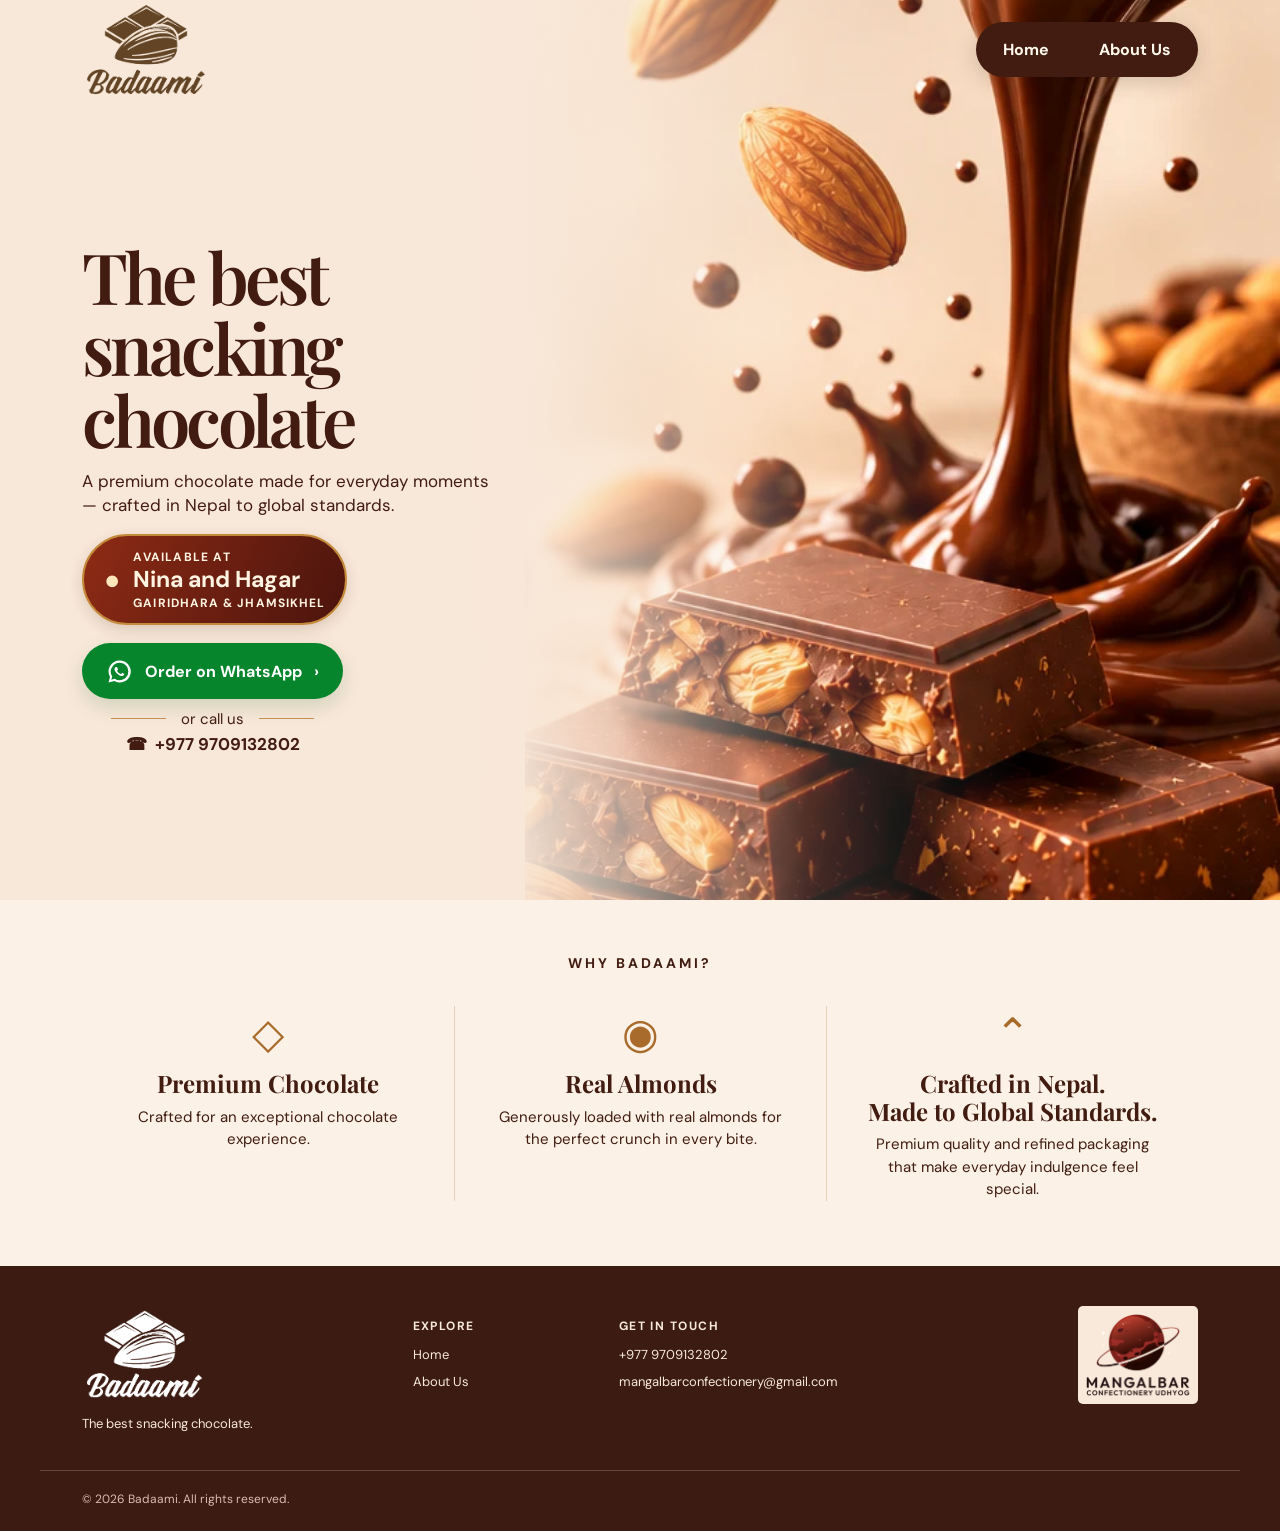
==== commit 63635ab2: "Add files via upload" ====
--- a/index.html
+++ b/index.html
@@ -1 +1 @@
-<!doctype html><html lang="en"><head><meta charset="utf-8"><meta name="viewport" content="width=device-width, initial-scale=1"><meta name="theme-color" content="#f8e9da"><meta name="description" content="Badaami almond chocolate, crafted in Nepal. Available at Nina and Hagar, Gairidhara and Jhamsikhel. Order on WhatsApp."><title>Badaami | Premium Snacking Chocolate Made in Nepal</title><link rel="stylesheet" href="styles.css"></head><body><header class="header"><div class="wrap nav"><a href="index.html" aria-label="Badaami home"><img class="logo" src="assets/badami-logo-transparent.png" alt="Badaami"></a><button class="menu-toggle" aria-label="Toggle navigation" aria-expanded="false">☰</button><nav class="links" aria-label="Main navigation"><a href="index.html">Home</a><a href="about.html">About Us</a></nav></div></header><main><section class="hero"><div class="hero-photo" role="img" aria-label="Chocolate pouring over almond-filled chocolate pieces and whole almonds"></div><div class="wrap hero-inner"><div class="hero-copy"><div class="eyebrow">MADE IN NEPAL <span></span></div><h1>The best<br>snacking<br>chocolate</h1><p class="intro">A premium chocolate made for everyday moments — crafted in Nepal to global standards.</p><div class="stockist"><div class="pin" aria-hidden="true">●</div><div><span>AVAILABLE AT</span><strong>Nina and Hagar</strong><small>GAIRIDHARA &amp; JHAMSIKHEL</small></div></div><div class="order-group"><a class="wa-button" href="https://wa.me/9779709132802?text=Namaste%21%20I%20would%20like%20to%20order%20Badaami%20chocolate." target="_blank" rel="noopener noreferrer"><svg viewBox="0 0 32 32" aria-hidden="true"><path fill="currentColor" d="M16 3A13 13 0 0 0 4.7 22.4L3 29l6.8-1.8A13 13 0 1 0 16 3Zm0 23.4a10.4 10.4 0 0 1-5.3-1.5l-.4-.2-4 1 1.1-3.9-.3-.4A10.4 10.4 0 1 1 16 26.4Zm5.7-7.7c-.3-.2-1.7-.9-2-1-.3-.1-.5-.2-.7.2-.2.3-.8 1-.9 1.1-.2.1-.4.2-.7 0a8.5 8.5 0 0 1-2.5-1.5 9.5 9.5 0 0 1-1.7-2.1c-.2-.3 0-.5.1-.6l.5-.5c.1-.2.2-.3.3-.5.1-.2 0-.4 0-.5l-.9-2.2c-.2-.5-.5-.5-.7-.5h-.6c-.2 0-.5.1-.8.4-.3.3-1 1-1 2.4s1 2.8 1.2 3c.1.2 2 3 4.8 4.2.7.3 1.2.5 1.6.6.7.2 1.3.2 1.8.1.5-.1 1.7-.7 1.9-1.4.2-.7.2-1.2.1-1.4-.1-.2-.3-.3-.6-.4Z"/></svg>Order on WhatsApp <span aria-hidden="true">›</span></a><div class="call-line">or call us</div><a class="phone" href="tel:+9779709132802">☎ &nbsp;+977 9709132802</a></div></div></div></section><section class="why"><div class="wrap"><div class="section-label">WHY BADAAMI?</div><div class="features"><article><div class="feature-icon">◇</div><h2>Premium Chocolate</h2><p>Crafted for an exceptional chocolate experience.</p></article><article><div class="feature-icon">◉</div><h2>Real Almonds</h2><p>Generously loaded with real almonds for the perfect crunch in every bite.</p></article><article><div class="feature-icon">⌃</div><h2>Crafted in Nepal.<br>Made to Global Standards.</h2><p>Premium quality and refined packaging that make everyday indulgence feel special.</p></article></div></div></section></main><footer class="footer"><div class="wrap foot-grid"><div><img class="foot-logo" src="assets/badami-logo-transparent.png" alt="Badaami"><p>The best snacking chocolate.</p></div><div><h3>Explore</h3><a href="index.html">Home</a><a href="about.html">About Us</a></div><div><h3>Get in touch</h3><a href="tel:+9779709132802">+977 9709132802</a><a href="mailto:mangalbarconfectionery@gmail.com">mangalbarconfectionery@gmail.com</a></div><div><img class="maker" src="assets/mangalbar-logo-transparent.png" alt="Mangalbar Confectionery Udhyog"></div></div><div class="wrap copyright">© 2026 Badaami. All rights reserved.</div></footer><script src="script.js" defer></script></body></html>+<!doctype html><html lang="en"><head><meta charset="utf-8"><meta name="viewport" content="width=device-width, initial-scale=1"><meta name="theme-color" content="#f8e9da"><meta name="description" content="Badaami almond chocolate, crafted in Nepal. Available at Nina and Hagar, Gairidhara and Jhamsikhel. Order on WhatsApp."><title>Badaami | Premium Snacking Chocolate Made in Nepal</title><link rel="preload" as="image" href="assets/chocolate-almond-hero.webp"><link rel="stylesheet" href="styles.css"></head><body><header class="header"><div class="wrap nav"><a href="index.html" aria-label="Badaami home"><img class="logo" src="assets/badami-logo-transparent.png" alt="Badaami"></a><button class="menu-toggle" aria-label="Toggle navigation" aria-expanded="false">☰</button><nav class="links" aria-label="Main navigation"><a href="index.html">Home</a><a href="about.html">About Us</a></nav></div></header><main><section class="hero"><div class="hero-photo" role="img" aria-label="Chocolate pouring over almond-filled chocolate pieces and whole almonds"></div><div class="wrap hero-inner"><div class="hero-copy"><div class="eyebrow">MADE IN NEPAL <span></span></div><h1>The best<br>snacking<br>chocolate</h1><p class="intro">A premium chocolate made for everyday moments — crafted in Nepal to global standards.</p><div class="stockist"><div class="pin" aria-hidden="true">●</div><div><span>AVAILABLE AT</span><strong>Nina and Hagar</strong><small>GAIRIDHARA &amp; JHAMSIKHEL</small></div></div><div class="order-group"><a class="wa-button" href="https://wa.me/9779709132802?text=Namaste%21%20I%20would%20like%20to%20order%20Badaami%20chocolate." target="_blank" rel="noopener noreferrer"><svg viewBox="0 0 32 32" aria-hidden="true"><path fill="currentColor" d="M16 3A13 13 0 0 0 4.7 22.4L3 29l6.8-1.8A13 13 0 1 0 16 3Zm0 23.4a10.4 10.4 0 0 1-5.3-1.5l-.4-.2-4 1 1.1-3.9-.3-.4A10.4 10.4 0 1 1 16 26.4Zm5.7-7.7c-.3-.2-1.7-.9-2-1-.3-.1-.5-.2-.7.2-.2.3-.8 1-.9 1.1-.2.1-.4.2-.7 0a8.5 8.5 0 0 1-2.5-1.5 9.5 9.5 0 0 1-1.7-2.1c-.2-.3 0-.5.1-.6l.5-.5c.1-.2.2-.3.3-.5.1-.2 0-.4 0-.5l-.9-2.2c-.2-.5-.5-.5-.7-.5h-.6c-.2 0-.5.1-.8.4-.3.3-1 1-1 2.4s1 2.8 1.2 3c.1.2 2 3 4.8 4.2.7.3 1.2.5 1.6.6.7.2 1.3.2 1.8.1.5-.1 1.7-.7 1.9-1.4.2-.7.2-1.2.1-1.4-.1-.2-.3-.3-.6-.4Z"/></svg>Order on WhatsApp <span aria-hidden="true">›</span></a><div class="call-line">or call us</div><a class="phone" href="tel:+9779709132802">☎ &nbsp;+977 9709132802</a></div></div></div></section><section class="why"><div class="wrap"><div class="section-label">WHY BADAAMI?</div><div class="features"><article><div class="feature-icon">◇</div><h2>Premium Chocolate</h2><p>Crafted for an exceptional chocolate experience.</p></article><article><div class="feature-icon">◉</div><h2>Real Almonds</h2><p>Generously loaded with real almonds for the perfect crunch in every bite.</p></article><article><div class="feature-icon">⌃</div><h2>Crafted in Nepal.<br>Made to Global Standards.</h2><p>Premium quality and refined packaging that make everyday indulgence feel special.</p></article></div></div></section></main><footer class="footer"><div class="wrap foot-grid"><div><img class="foot-logo" src="assets/badami-logo-transparent.png" alt="Badaami"><p>The best snacking chocolate.</p></div><div><h3>Explore</h3><a href="index.html">Home</a><a href="about.html">About Us</a></div><div><h3>Get in touch</h3><a href="tel:+9779709132802">+977 9709132802</a><a href="mailto:mangalbarconfectionery@gmail.com">mangalbarconfectionery@gmail.com</a></div><div><img class="maker" src="assets/mangalbar-logo-transparent.png" alt="Mangalbar Confectionery Udhyog"></div></div><div class="wrap copyright">© 2026 Badaami. All rights reserved.</div></footer><script src="script.js" defer></script></body></html>
--- a/styles.css
+++ b/styles.css
@@ -1 +1,121 @@
-@import url('https://fonts.googleapis.com/css2?family=DM+Sans:wght@400;500;600;700&family=Playfair+Display:wght@500;600;700&display=swap');:root{--brown:#421c11;--cream:#f8e9da;--gold:#b9772d}*{box-sizing:border-box}html{scroll-behavior:smooth}body{margin:0;background:#f8eee4;color:var(--brown);font-family:'DM Sans',Arial,sans-serif}a{color:inherit;text-decoration:none}img{max-width:100%;display:block}.wrap{max-width:1200px;margin:auto;padding:0 42px}.header{position:absolute;top:0;left:0;right:0;z-index:10}.nav{height:130px;display:flex;align-items:center;justify-content:space-between}.logo{width:155px}.links{display:flex;gap:50px;align-items:center;font-weight:600}.links a{padding:8px 0}.links a:hover,.links a:focus-visible{border-bottom:2px solid var(--gold)}.menu-toggle{display:none}.hero{min-height:850px;min-height:100svh;position:relative;isolation:isolate;background:radial-gradient(ellipse at 55% 30%,#fce6d5,#f6e0cb 70%);overflow:hidden}.hero-photo{position:absolute;z-index:-2;right:0;top:0;bottom:0;width:59%;background:url('assets/chocolate-almond-hero.webp') center 55%/cover no-repeat}.hero:after{content:'';position:absolute;z-index:-1;inset:0;background:linear-gradient(90deg,#f8e8d9 0%,#f8e8d9 34%,rgba(248,232,217,.94) 41%,rgba(248,232,217,.18) 63%,transparent 80%);pointer-events:none}.hero-inner{min-height:850px;min-height:100svh;display:flex;align-items:center;padding-top:145px;padding-bottom:70px}.hero-copy{max-width:570px}.eyebrow{display:flex;align-items:center;gap:20px;font-size:13px;letter-spacing:.23em;font-weight:700}.eyebrow span{height:1px;width:90px;background:var(--gold)}h1,h2{font-family:'Playfair Display',Georgia,serif}h1{font-size:clamp(60px,6.3vw,99px);line-height:1.04;letter-spacing:-.055em;font-weight:600;margin:25px 0 22px}.intro{font-size:19px;line-height:1.5;max-width:420px;margin:0 0 23px}.stockist{display:flex;gap:20px;align-items:center;width:max-content;max-width:100%;padding:14px 26px;background:linear-gradient(115deg,#8e2b15,#4b140d);border:2px solid #c48a3b;border-radius:65px;color:#fff4e2;box-shadow:0 5px 14px #542c162b}.stockist .pin{font-size:35px;color:#ffe7ba;line-height:1}.stockist span,.stockist small,.stockist strong{display:block}.stockist span{font-size:12px;font-weight:700;letter-spacing:.1em}.stockist strong{font-size:24px;line-height:1.3}.stockist small{font-size:12px;letter-spacing:.09em;font-weight:700}.order-group{margin-top:23px;width:max-content;max-width:100%;text-align:center}.wa-button{display:inline-flex;align-items:center;justify-content:center;gap:12px;background:#07852d;color:white;border-radius:45px;padding:17px 28px;font-size:18px;font-weight:700;box-shadow:0 8px 20px #0a602029;transition:background .2s,transform .2s}.wa-button:hover{background:#056b25;transform:translateY(-2px)}.wa-button svg{height:27px;width:27px}.call-line{margin:13px auto 6px;display:flex;align-items:center;gap:15px;justify-content:center;font-size:15px}.call-line:before,.call-line:after{content:'';height:1px;width:55px;background:#c68e52}.phone{font-size:19px;font-weight:700}.phone:hover{text-decoration:underline}.why{padding:54px 0 65px;background:#fbf1e7}.section-label{text-align:center;letter-spacing:.22em;font-size:14px;font-weight:700;margin-bottom:34px}.features{display:grid;grid-template-columns:repeat(3,1fr);text-align:center}.features article{padding:0 34px}.features article+article{border-left:1px solid #e7d1ba}.feature-icon{font-size:42px;color:#a96b2b;height:56px}.features h2{font-size:24px;line-height:1.15;margin:8px 0}.features p{font-size:15px;line-height:1.5;margin:0}.footer{background:#3b1b12;color:#f7e9db;padding:40px 0 24px}.foot-grid{display:grid;grid-template-columns:1.2fr .7fr 1.4fr .8fr;gap:32px;align-items:start}.foot-logo{width:125px;filter:brightness(0) invert(1)}.foot-grid p{font-size:13px}.foot-grid h3{font-size:12px;text-transform:uppercase;letter-spacing:.12em}.foot-grid a{display:block;font-size:13px;margin:10px 0;overflow-wrap:anywhere}.maker{max-width:120px;background:#f8e9da;padding:8px;border-radius:5px;margin-left:auto}.copyright{border-top:1px solid #ffffff30;padding-top:20px;margin-top:25px;font-size:12px;color:#d9bdae}.about-hero{padding:170px 0 100px;background:#f8e9da}.about-grid{display:grid;grid-template-columns:1.15fr .85fr;gap:60px;align-items:center}.about-grid h1{font-size:clamp(42px,5vw,70px)}.about-grid p{font-size:18px;line-height:1.65}.about-grid img{width:100%;border-radius:16px}.about-grid .wa-button{margin-top:20px}@media(max-width:800px){.wrap{padding:0 23px}.nav{height:100px}.logo{width:120px}.menu-toggle{display:block;background:transparent;border:0;font-size:27px;color:var(--brown);cursor:pointer}.links{display:none;position:absolute;top:90px;right:20px;left:20px;background:#fff7ef;padding:18px 22px;box-shadow:0 12px 30px #391a1526;flex-direction:column;align-items:flex-start;gap:10px}.links.open{display:flex}.hero{min-height:850px}.hero-inner{min-height:850px;align-items:flex-end;padding-top:130px;padding-bottom:45px}.hero-photo{width:100%;height:60%;bottom:auto;background-position:center 45%}.hero:after{background:linear-gradient(0deg,#f8e8d9 0%,#f8e8d9 38%,rgba(248,232,217,.95) 49%,rgba(248,232,217,.2) 77%)}.hero-copy{width:100%}h1{font-size:clamp(52px,10vw,74px);margin:17px 0}.intro{font-size:16px;max-width:390px}.stockist{padding:12px 17px;gap:12px}.stockist strong{font-size:20px}.stockist small{font-size:10px}.wa-button{font-size:16px;padding:14px 20px}.features{grid-template-columns:1fr;gap:26px}.features article+article{border-left:0;border-top:1px solid #e7d1ba;padding-top:26px}.foot-grid{grid-template-columns:1fr 1fr}.maker{margin-left:0}.about-grid{grid-template-columns:1fr}.about-hero{padding-top:135px}.about-grid img{max-width:440px}}@media(max-width:420px){.hero{min-height:830px}.hero-inner{min-height:830px}.stockist strong{font-size:18px}.eyebrow{font-size:11px}h1{font-size:51px}.phone{font-size:17px}.foot-grid{grid-template-columns:1fr}}+@import url('https://fonts.googleapis.com/css2?family=DM+Sans:wght@400;500;600;700&family=Playfair+Display:wght@500;600;700&display=swap');:root{--brown:#421c11;--cream:#f8e9da;--gold:#b9772d}*{box-sizing:border-box}html{scroll-behavior:smooth}body{margin:0;background:#f8eee4;color:var(--brown);font-family:'DM Sans',Arial,sans-serif}a{color:inherit;text-decoration:none}img{max-width:100%;display:block}.wrap{max-width:1200px;margin:auto;padding:0 42px}.header{position:absolute;top:0;left:0;right:0;z-index:10}.nav{height:130px;display:flex;align-items:center;justify-content:space-between}.logo{width:155px}.links{display:flex;gap:50px;align-items:center;font-weight:600}.links a{padding:8px 0}.links a:hover,.links a:focus-visible{border-bottom:2px solid var(--gold)}.menu-toggle{display:none}.hero{min-height:850px;min-height:100svh;position:relative;isolation:isolate;background:radial-gradient(ellipse at 55% 30%,#fce6d5,#f6e0cb 70%);overflow:hidden}.hero-photo{position:absolute;z-index:-2;right:0;top:0;bottom:0;width:59%;background:url('assets/chocolate-almond-hero.webp') center 55%/cover no-repeat}.hero:after{content:'';position:absolute;z-index:-1;inset:0;background:linear-gradient(90deg,#f8e8d9 0%,#f8e8d9 34%,rgba(248,232,217,.94) 41%,rgba(248,232,217,.18) 63%,transparent 80%);pointer-events:none}.hero-inner{min-height:850px;min-height:100svh;display:flex;align-items:center;padding-top:145px;padding-bottom:70px}.hero-copy{max-width:570px}.eyebrow{display:flex;align-items:center;gap:20px;font-size:13px;letter-spacing:.23em;font-weight:700}.eyebrow span{height:1px;width:90px;background:var(--gold)}h1,h2{font-family:'Playfair Display',Georgia,serif}h1{font-size:clamp(60px,6.3vw,99px);line-height:1.04;letter-spacing:-.055em;font-weight:600;margin:25px 0 22px}.intro{font-size:19px;line-height:1.5;max-width:420px;margin:0 0 23px}.stockist{display:flex;gap:20px;align-items:center;width:max-content;max-width:100%;padding:14px 26px;background:linear-gradient(115deg,#8e2b15,#4b140d);border:2px solid #c48a3b;border-radius:65px;color:#fff4e2;box-shadow:0 5px 14px #542c162b}.stockist .pin{font-size:35px;color:#ffe7ba;line-height:1}.stockist span,.stockist small,.stockist strong{display:block}.stockist span{font-size:12px;font-weight:700;letter-spacing:.1em}.stockist strong{font-size:24px;line-height:1.3}.stockist small{font-size:12px;letter-spacing:.09em;font-weight:700}.order-group{margin-top:23px;width:max-content;max-width:100%;text-align:center}.wa-button{display:inline-flex;align-items:center;justify-content:center;gap:12px;background:#07852d;color:white;border-radius:45px;padding:17px 28px;font-size:18px;font-weight:700;box-shadow:0 8px 20px #0a602029;transition:background .2s,transform .2s}.wa-button:hover{background:#056b25;transform:translateY(-2px)}.wa-button svg{height:27px;width:27px}.call-line{margin:13px auto 6px;display:flex;align-items:center;gap:15px;justify-content:center;font-size:15px}.call-line:before,.call-line:after{content:'';height:1px;width:55px;background:#c68e52}.phone{font-size:19px;font-weight:700}.phone:hover{text-decoration:underline}.why{padding:54px 0 65px;background:#fbf1e7}.section-label{text-align:center;letter-spacing:.22em;font-size:14px;font-weight:700;margin-bottom:34px}.features{display:grid;grid-template-columns:repeat(3,1fr);text-align:center}.features article{padding:0 34px}.features article+article{border-left:1px solid #e7d1ba}.feature-icon{font-size:42px;color:#a96b2b;height:56px}.features h2{font-size:24px;line-height:1.15;margin:8px 0}.features p{font-size:15px;line-height:1.5;margin:0}.footer{background:#3b1b12;color:#f7e9db;padding:40px 0 24px}.foot-grid{display:grid;grid-template-columns:1.2fr .7fr 1.4fr .8fr;gap:32px;align-items:start}.foot-logo{width:125px;filter:brightness(0) invert(1)}.foot-grid p{font-size:13px}.foot-grid h3{font-size:12px;text-transform:uppercase;letter-spacing:.12em}.foot-grid a{display:block;font-size:13px;margin:10px 0;overflow-wrap:anywhere}.maker{max-width:120px;background:#f8e9da;padding:8px;border-radius:5px;margin-left:auto}.copyright{border-top:1px solid #ffffff30;padding-top:20px;margin-top:25px;font-size:12px;color:#d9bdae}.about-hero{padding:170px 0 100px;background:#f8e9da}.about-grid{display:grid;grid-template-columns:1.15fr .85fr;gap:60px;align-items:center}.about-grid h1{font-size:clamp(42px,5vw,70px)}.about-grid p{font-size:18px;line-height:1.65}.about-grid img{width:100%;border-radius:16px}.about-grid .wa-button{margin-top:20px}@media(max-width:800px){.wrap{padding:0 23px}.nav{height:100px}.logo{width:120px}.menu-toggle{display:block;background:transparent;border:0;font-size:27px;color:var(--brown);cursor:pointer}.links{display:none;position:absolute;top:90px;right:20px;left:20px;background:#fff7ef;padding:18px 22px;box-shadow:0 12px 30px #391a1526;flex-direction:column;align-items:flex-start;gap:10px}.links.open{display:flex}.hero{min-height:850px}.hero-inner{min-height:850px;align-items:flex-end;padding-top:130px;padding-bottom:45px}.hero-photo{width:100%;height:60%;bottom:auto;background-position:center 45%}.hero:after{background:linear-gradient(0deg,#f8e8d9 0%,#f8e8d9 38%,rgba(248,232,217,.95) 49%,rgba(248,232,217,.2) 77%)}.hero-copy{width:100%}h1{font-size:clamp(52px,10vw,74px);margin:17px 0}.intro{font-size:16px;max-width:390px}.stockist{padding:12px 17px;gap:12px}.stockist strong{font-size:20px}.stockist small{font-size:10px}.wa-button{font-size:16px;padding:14px 20px}.features{grid-template-columns:1fr;gap:26px}.features article+article{border-left:0;border-top:1px solid #e7d1ba;padding-top:26px}.foot-grid{grid-template-columns:1fr 1fr}.maker{margin-left:0}.about-grid{grid-template-columns:1fr}.about-hero{padding-top:135px}.about-grid img{max-width:440px}}@media(max-width:420px){.hero{min-height:830px}.hero-inner{min-height:830px}.stockist strong{font-size:18px}.eyebrow{font-size:11px}h1{font-size:51px}.phone{font-size:17px}.foot-grid{grid-template-columns:1fr}}
+
+/* Responsive first-screen layout: content sized to the available viewport. */
+.hero{min-height:100svh;height:auto}
+.hero-inner{min-height:100svh;padding-top:clamp(96px,12svh,125px);padding-bottom:clamp(18px,3svh,32px);display:flex;align-items:center}
+@media(min-width:801px){
+ .nav{height:clamp(78px,11svh,110px)}
+ .logo{width:clamp(112px,10vw,145px)}
+ .hero-copy{max-width:540px}
+ .hero-copy h1{font-size:clamp(43px,min(5.5vw,8svh),78px);line-height:1.02;margin:clamp(9px,1.6svh,19px) 0}
+ .intro{font-size:clamp(14px,1.35vw,17px);line-height:1.4;margin-bottom:clamp(11px,1.8svh,20px)}
+ .stockist{padding:clamp(9px,1.4svh,14px) 20px;gap:13px}
+ .stockist strong{font-size:clamp(19px,2.6svh,23px)}
+ .stockist .pin{font-size:27px}
+ .order-group{margin-top:clamp(12px,2svh,22px)}
+ .wa-button{padding:clamp(11px,1.6svh,15px) 24px;font-size:16px}
+ .call-line{margin:clamp(7px,1.1svh,12px) auto 4px}
+ .phone{font-size:17px}
+}
+@media(max-width:800px){
+ .nav{height:clamp(62px,9svh,80px)}
+ .logo{width:100px}
+ .links{top:68px}
+ .hero{min-height:100svh;height:auto;overflow:hidden}
+ .hero-inner{min-height:100svh;height:auto;display:flex;align-items:stretch;justify-content:center;padding-top:clamp(78px,12svh,108px);padding-bottom:clamp(18px,4svh,40px)}
+ .hero-copy{width:100%;max-width:450px;display:flex;flex-direction:column;align-items:center;justify-content:space-evenly;text-align:center;margin-inline:auto;gap:clamp(10px,2svh,24px)}
+ .hero-photo{width:100%;height:100%;bottom:0;background-position:64% center}
+ .hero:after{background:linear-gradient(90deg,rgba(248,232,217,.97),rgba(248,232,217,.87) 62%,rgba(248,232,217,.56))}
+ .eyebrow{justify-content:center;font-size:11px;gap:12px}
+ .eyebrow span{width:36px}
+ .hero-copy h1{font-size:clamp(38px,min(10.5vw,6.5svh),59px);line-height:1.04;margin:0}
+ .intro{font-size:clamp(13px,1.9svh,16px);line-height:1.4;max-width:340px;margin:0}
+ .stockist{margin:0 auto;padding:clamp(10px,1.7svh,15px) 17px;gap:12px;border-radius:25px;text-align:left}
+ .stockist .pin{font-size:24px}
+ .stockist strong{font-size:clamp(18px,2.8svh,23px)}
+ .stockist small{font-size:10px;letter-spacing:.035em}
+ .order-group{margin:0 auto;text-align:center}
+ .wa-button{font-size:clamp(15px,2.1svh,17px);padding:clamp(12px,1.8svh,16px) 23px}
+ .wa-button svg{width:23px;height:23px}
+ .call-line{margin:clamp(9px,1.5svh,15px) auto 5px}
+ .phone{font-size:clamp(16px,2.3svh,19px)}
+}
+@media(max-width:800px) and (max-height:680px){
+ .hero-inner{padding-top:72px;padding-bottom:12px}
+ .hero-copy{gap:8px}
+ .hero-copy h1{font-size:clamp(32px,min(9vw,6.1svh),43px)}
+ .intro{font-size:12px;line-height:1.25}
+ .stockist{padding:8px 13px}
+ .wa-button{padding:10px 18px}
+}
+@media(min-width:801px) and (max-height:660px){
+ .hero-inner{padding-top:78px;padding-bottom:12px}
+ .hero-copy h1{font-size:clamp(38px,6.7svh,58px)}
+ .intro{font-size:14px;margin-bottom:9px}
+ .stockist{padding:8px 16px}
+ .order-group{margin-top:10px}
+ .wa-button{padding:10px 18px}
+}
+
+/* Desktop-only polish: keep the approved mobile layout unchanged. */
+@media (min-width: 801px) {
+  .hero-copy > .eyebrow { display: none; }
+  .header .links {
+    gap: 10px;
+    padding: 7px;
+    border-radius: 999px;
+    background: #421c11;
+    box-shadow: 0 5px 22px rgba(40, 17, 10, .18);
+  }
+  .header .links a {
+    color: #fff8ed;
+    padding: 10px 20px;
+    border-radius: 999px;
+    font-weight: 700;
+    text-shadow: none;
+  }
+  .header .links a:hover,
+  .header .links a:focus-visible {
+    color: #421c11;
+    background: #f8e9da;
+    border-bottom: 0;
+    outline-offset: 3px;
+  }
+}
+
+/* Mobile: remove decorative rule following MADE IN NEPAL. */
+@media (max-width: 800px) { .hero-copy > .eyebrow span { display: none; } }
+
+/* Center MADE IN NEPAL on mobile without changing other layouts. */
+@media (max-width: 800px) { .hero-copy > .eyebrow { width: 100%; justify-content: center; text-align: center; } }
+
+/* Cinematic image reveal: visual effects only; no layout/spacing changes. */
+@media (max-width: 800px) {
+  /* Let the chocolate show through, while retaining a readable warm wash. */
+  .hero:after {
+    background: linear-gradient(180deg, rgba(248,232,217,.72) 0%, rgba(248,232,217,.79) 44%, rgba(248,232,217,.88) 100%);
+    animation: badaami-overlay-settle 1.8s ease-out both;
+  }
+  .hero-photo { animation: badaami-photo-arrive 1.8s ease-out both; }
+  /* Content starts readable and interactive, then settles into full contrast. */
+  .hero-copy > .eyebrow, .hero-copy > h1, .hero-copy > .intro,
+  .hero-copy > .stockist, .hero-copy > .order-group {
+    animation: badaami-content-settle 1.6s ease-out both;
+  }
+  .hero-copy > .order-group { animation-duration: 1.2s; }
+}
+@keyframes badaami-photo-arrive { from { filter: saturate(1.12) contrast(1.07); } to { filter: saturate(1.04) contrast(1.03); } }
+@keyframes badaami-overlay-settle {
+  from { opacity: .68; }
+  to { opacity: 1; }
+}
+@keyframes badaami-content-settle {
+  from { opacity: .82; }
+  to { opacity: 1; }
+}
+@media (prefers-reduced-motion: reduce) {
+  .hero:after, .hero-photo, .hero-copy > .eyebrow, .hero-copy > h1,
+  .hero-copy > .intro, .hero-copy > .stockist, .hero-copy > .order-group {
+    animation: none !important;
+  }
+}
